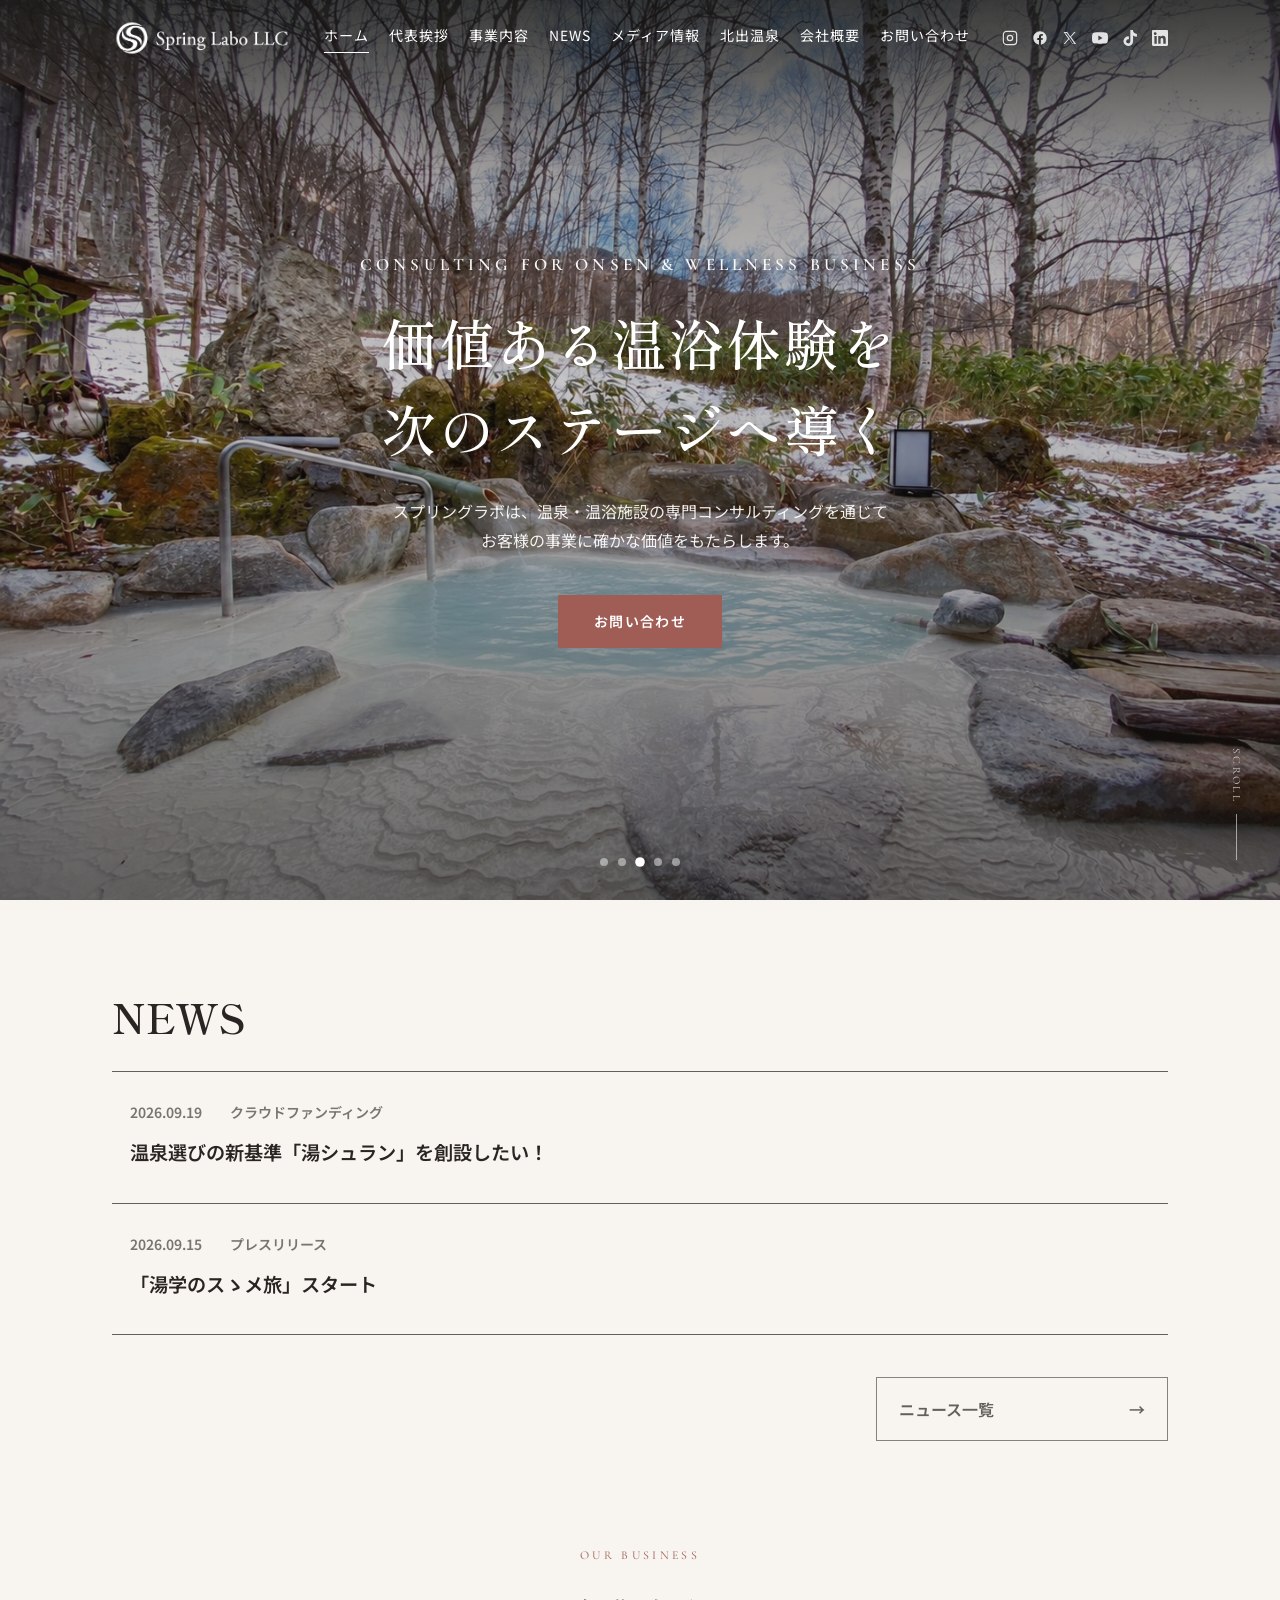
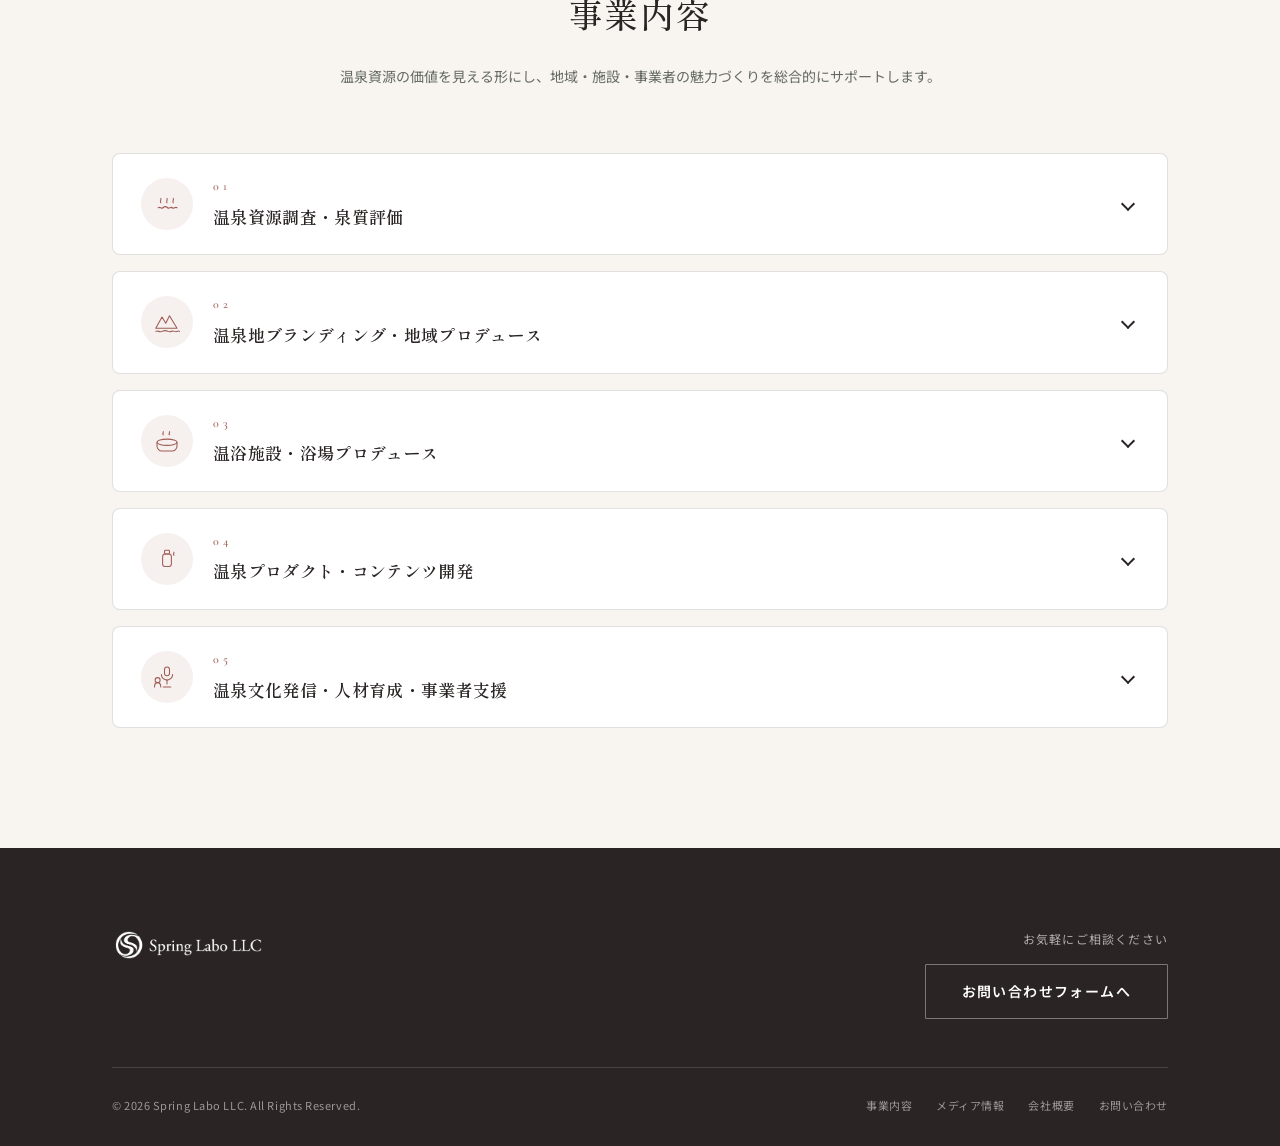
==== index.html @ 5373ccb3 "Improve hero eyebrow legibility" ====
<!DOCTYPE html>
<html lang="ja">
<head>
<meta charset="UTF-8">
<meta name="viewport" content="width=device-width, initial-scale=1.0">
<title>Spring Labo LLC | スプリングラボ</title>
<link rel="icon" type="image/x-icon" href="images/favicon.ico">
<link rel="icon" type="image/png" sizes="32x32" href="images/favicon-32.png">
<link rel="apple-touch-icon" sizes="180x180" href="images/apple-touch-icon.png">
<link rel="preconnect" href="https://fonts.googleapis.com">
<link rel="preconnect" href="https://fonts.gstatic.com" crossorigin>
<link rel="preload" as="image" href="images/slide1.jpg?v=20260909-2">
<link href="https://fonts.googleapis.com/css2?family=Cormorant+Garamond:wght@500;600&family=Shippori+Mincho:wght@500;600;700&family=Noto+Sans+JP:wght@300;400;500;600&display=swap" rel="stylesheet">
<link rel="stylesheet" href="styles.css?v=20260920-3">
</head>
<body>

<!-- ---------- Header ---------- -->
<header class="header" id="header">
  <div class="wrap">
    <a href="index.html" class="logo"><img src="images/logo.png" alt="Spring Labo LLC / スプリングラボ合同会社"></a>
    <nav class="nav" id="nav">
      <a href="index.html" class="is-current">ホーム</a>
      <a href="greeting.html">代表挨拶</a>
      <a href="business.html">事業内容</a>
      <a href="news.html">NEWS</a>
      <a href="media.html">メディア情報</a>
      <a href="https://kitade-onsen.com/" target="_blank" rel="noopener">北出温泉</a>
      <a href="company.html">会社概要</a>
      <a href="contact.html">お問い合わせ</a>
    </nav>
    <div class="header-right">
      <div class="social-icons">
        <a href="https://www.instagram.com/onsen.expert_kitadekyoko?utm_source=qr" aria-label="Instagram" target="_blank" rel="noopener">
          <svg viewBox="0 0 24 24" fill="none" stroke="currentColor" stroke-width="1.8"><rect x="2" y="2" width="20" height="20" rx="5"/><circle cx="12" cy="12" r="4"/><circle cx="17.5" cy="6.5" r="0.6" fill="currentColor" stroke="none"/></svg>
        </a>
        <a href="https://www.facebook.com/kitadekyoko.onsenka?mibextid=wwXIfr" aria-label="Facebook" target="_blank" rel="noopener">
          <svg viewBox="0 0 24 24" fill="currentColor"><path d="M22 12.06C22 6.5 17.52 2 12 2S2 6.5 2 12.06C2 17.06 5.66 21.2 10.44 22v-7.03H7.9v-2.91h2.54V9.84c0-2.5 1.49-3.89 3.77-3.89 1.09 0 2.24.2 2.24.2v2.46h-1.26c-1.24 0-1.63.77-1.63 1.56v1.88h2.78l-.44 2.91h-2.34V22C18.34 21.2 22 17.06 22 12.06z"/></svg>
        </a>
        <a href="https://x.com/kitadekyoko?s=11&amp;t=dPP06xuibRADVzbmmDGtfA" aria-label="X (Twitter)" target="_blank" rel="noopener">
          <svg viewBox="0 0 24 24" fill="currentColor"><path d="M13.6 10.6 20.3 3h-2l-5.8 6.6L7.9 3H2.4l7 10.2L2.4 21h2l6.2-7 5 7h5.5l-7.5-10.4Zm-2.2 2.5-.7-1L4.9 4.5h2.3l4.6 6.6.7 1 6 8.6h-2.3l-4.9-7.1Z"/></svg>
        </a>
        <a href="https://youtube.com/channel/UCn5zlkzlKiLHQn4NEvBMjdQ?si=N2A_sgeWhV4R-R6R" aria-label="YouTube" target="_blank" rel="noopener">
          <svg viewBox="0 0 24 24" fill="currentColor"><path d="M23.5 6.2a3 3 0 0 0-2.1-2.1C19.5 3.5 12 3.5 12 3.5s-7.5 0-9.4.6A3 3 0 0 0 .5 6.2C0 8.1 0 12 0 12s0 3.9.5 5.8a3 3 0 0 0 2.1 2.1c1.9.6 9.4.6 9.4.6s7.5 0 9.4-.6a3 3 0 0 0 2.1-2.1c.5-1.9.5-5.8.5-5.8s0-3.9-.5-5.8ZM9.5 15.6V8.4l6.3 3.6-6.3 3.6Z"/></svg>
        </a>
        <a href="https://www.tiktok.com/@onsen.expert_kitadekyoko?_r=1&amp;_t=ZS-99qsSXg4rFn" aria-label="TikTok" target="_blank" rel="noopener">
          <svg viewBox="0 0 24 24" fill="currentColor"><path d="M12.5 0h3.9a5.9 5.9 0 0 0 6 6v4a10 10 0 0 1-5.8-1.9v8.7a7.2 7.2 0 1 1-6.3-7.2V14a3.1 3.1 0 1 0 2.2 3V0Z"/></svg>
        </a>
        <a href="https://www.linkedin.com/in/kitade-kyoko-866ab0321?utm_source=share_via&amp;utm_content=profile&amp;utm_medium=member_ios" aria-label="LinkedIn" target="_blank" rel="noopener">
          <svg viewBox="0 0 24 24" fill="currentColor"><path d="M20.4 20.5h-3.5v-5.6c0-1.3 0-3-1.9-3s-2.1 1.4-2.1 2.9v5.7H9.4V9h3.4v1.6h.1c.5-.9 1.6-1.9 3.4-1.9 3.6 0 4.3 2.4 4.3 5.5v6.3ZM5.3 7.4a2.1 2.1 0 1 1 0-4.1 2.1 2.1 0 0 1 0 4.1Zm1.8 13.1H3.6V9h3.5v11.5ZM22.2 0H1.8C.8 0 0 .8 0 1.7v20.6C0 23.2.8 24 1.8 24h20.4c1 0 1.8-.8 1.8-1.7V1.7C24 .8 23.2 0 22.2 0Z"/></svg>
        </a>
      </div>
      <div class="menu-btn" id="menuBtn" aria-label="メニュー">
        <i></i><i></i><i></i>
      </div>
    </div>
  </div>
</header>

<!-- ---------- Hero Slider ---------- -->
<section class="hero" id="slider">
  <div class="slide is-active"><img src="images/slide1.jpg?v=20260909-2" alt="スライド画像1" loading="eager"></div>
  <div class="slide"><img src="images/slide2.jpg?v=20260909-2" alt="スライド画像2" loading="lazy"></div>
  <div class="slide"><img src="images/slide3.jpg?v=20260909-2" alt="スライド画像3" loading="lazy"></div>
  <div class="slide"><img src="images/slide4.jpg?v=20260909-2" alt="スライド画像4" loading="lazy"></div>
  <div class="slide"><img src="images/slide5.jpg?v=20260909-2" alt="スライド画像5" loading="lazy"></div>

  <div class="hero-content">
    <p class="hero-eyebrow">Consulting for Onsen &amp; Wellness Business</p>
    <h1 class="hero-title">
      <span class="hero-title-line">価値ある温浴体験を</span>
      <span class="hero-title-line">次のステージへ導く</span>
    </h1>
    <p class="hero-sub">
      スプリングラボは、温泉・温浴施設の<br class="br-mobile">専門コンサルティングを通じて<br>
      お客様の事業に確かな価値をもたらします。
    </p>
    <div class="hero-buttons">
      <a href="contact.html" class="btn btn-primary">お問い合わせ</a>
    </div>
  </div>

  <div class="dots" id="dots"></div>
  <div class="scroll-cue">SCROLL</div>
</section>

<!-- ---------- News ---------- -->
<section class="home-news" id="news" aria-labelledby="homeNewsTitle">
  <div class="wrap">
    <div class="home-news-heading reveal">
      <h2 id="homeNewsTitle">NEWS</h2>
    </div>

    <div class="news-list home-news-list">
      <a href="news-yuchelin.html" class="news-list-item reveal">
        <span class="news-list-meta">
          <time datetime="2026-09-19">2026.09.19</time>
          <span>クラウドファンディング</span>
        </span>
        <span class="news-list-title">温泉選びの新基準「湯シュラン」を創設したい！</span>
      </a>

      <a href="news-yugaku.html" class="news-list-item reveal">
        <span class="news-list-meta">
          <time datetime="2026-09-15">2026.09.15</time>
          <span>プレスリリース</span>
        </span>
        <span class="news-list-title">「湯学のスゝメ旅」スタート</span>
      </a>
    </div>

    <div class="home-news-footer reveal">
      <a href="news.html" class="home-news-all">ニュース一覧</a>
    </div>
  </div>
</section>

<!-- ---------- Services ---------- -->
<section class="services" id="services">
  <div class="wrap">
    <div class="section-head reveal">
      <p class="section-eyebrow">Our Business</p>
      <h2 class="section-title">事業内容</h2>
      <p class="section-desc">温泉資源の価値を見える形にし、地域・施設・事業者の魅力づくりを総合的にサポートします。</p>
    </div>

    <div class="accordion" id="servicesAccordion">

      <div class="accordion-item reveal">
        <h3 class="accordion-heading">
          <button type="button" class="accordion-trigger" aria-expanded="false" aria-controls="service-panel-1" id="service-trigger-1">
            <span class="accordion-icon" aria-hidden="true"><svg viewBox="0 0 48 48" fill="none" stroke="currentColor" stroke-width="1.7" stroke-linecap="round" stroke-linejoin="round"><path d="M10 30c2.5-2.5 5 2.5 7.5 0s5-2.5 7.5 0 5-2.5 7.5 0 5-2.5 7.5 0"/><path d="M14 22c-2-2.5 1.5-4 0-7"/><path d="M24 22c-2-2.5 1.5-4 0-7"/><path d="M34 22c-2-2.5 1.5-4 0-7"/></svg></span>
            <span class="accordion-text">
              <span class="accordion-index">01</span>
              <span class="accordion-title">温泉資源調査・泉質評価</span>
            </span>
            <span class="accordion-chevron" aria-hidden="true"></span>
          </button>
        </h3>
        <div class="accordion-panel" id="service-panel-1" role="region" aria-labelledby="service-trigger-1">
          <div class="accordion-panel-inner">
            <p class="accordion-lead">温泉の個性と価値を、わかりやすく見える形に。</p>
            <p class="accordion-desc">泉質や温泉資源を専門的に調査・分析し、その特徴や魅力を言語化・可視化します。温泉地や施設が持つ本来の強みを整理し、地域づくりや情報発信に活かせる形へとつなげます。</p>
            <ul>
              <li>泉質の調査・分析・評価</li>
              <li>泉質特性の言語化・可視化</li>
              <li>温泉資源に関する調査・コンサルティング</li>
              <li>泉質評価ツール・販促ツールの企画・制作</li>
            </ul>
            <div class="accordion-case-link-wrap">
              <a href="cases.html#water-quality" class="accordion-case-link">事例紹介</a>
            </div>
          </div>
        </div>
      </div>

      <div class="accordion-item reveal">
        <h3 class="accordion-heading">
          <button type="button" class="accordion-trigger" aria-expanded="false" aria-controls="service-panel-2" id="service-trigger-2">
            <span class="accordion-icon" aria-hidden="true"><svg viewBox="0 0 48 48" fill="none" stroke="currentColor" stroke-width="1.7" stroke-linecap="round" stroke-linejoin="round"><path d="M6 34 16 16 22 26 28 14 40 34Z"/><path d="M6 39c4-2 6 2 10 0s6-2 10 0 6-2 10 0 6-2 8 0"/></svg></span>
            <span class="accordion-text">
              <span class="accordion-index">02</span>
              <span class="accordion-title">温泉地ブランディング・地域プロデュース</span>
            </span>
            <span class="accordion-chevron" aria-hidden="true"></span>
          </button>
        </h3>
        <div class="accordion-panel" id="service-panel-2" role="region" aria-labelledby="service-trigger-2">
          <div class="accordion-panel-inner">
            <p class="accordion-lead">その土地にしかない温泉の魅力を、地域の価値へ。</p>
            <p class="accordion-desc">温泉資源や歴史・文化など、その地域ならではの魅力を活かし、温泉地のブランディングや地域プロデュースを行います。地域資源を組み合わせ、新たな体験や周遊の仕組みづくりをサポートします。</p>
            <ul>
              <li>温泉地のブランディング</li>
              <li>温泉地活性化のアドバイス・プロデュース</li>
              <li>地域資源を活用したコンテンツ造成</li>
              <li>周遊プログラム・温泉ツアーの企画・監修</li>
            </ul>
            <div class="accordion-case-link-wrap">
              <a href="cases.html#revitalization" class="accordion-case-link">事例紹介</a>
            </div>
          </div>
        </div>
      </div>

      <div class="accordion-item reveal">
        <h3 class="accordion-heading">
          <button type="button" class="accordion-trigger" aria-expanded="false" aria-controls="service-panel-3" id="service-trigger-3">
            <span class="accordion-icon" aria-hidden="true"><svg viewBox="0 0 48 48" fill="none" stroke="currentColor" stroke-width="1.7" stroke-linecap="round" stroke-linejoin="round"><path d="M8 26v6a8 8 0 0 0 8 8h16a8 8 0 0 0 8-8v-6"/><ellipse cx="24" cy="26" rx="16" ry="5"/><path d="M18 14c-2-2 1-3 0-5"/><path d="M28 14c-2-2 1-3 0-5"/></svg></span>
            <span class="accordion-text">
              <span class="accordion-index">03</span>
              <span class="accordion-title">温浴施設・浴場プロデュース</span>
            </span>
            <span class="accordion-chevron" aria-hidden="true"></span>
          </button>
        </h3>
        <div class="accordion-panel" id="service-panel-3" role="region" aria-labelledby="service-trigger-3">
          <div class="accordion-panel-inner">
            <p class="accordion-lead">泉質を活かし、心地よい温浴体験をデザインする。</p>
            <p class="accordion-desc">温泉・サウナ・お風呂などの温浴施設について、コンセプトづくりから浴場設計、入浴プログラムまで幅広くサポートします。泉質や施設の特徴を活かした、魅力ある温浴体験を提案します。</p>
            <ul>
              <li>温浴施設のコンセプト策定</li>
              <li>浴場の設計プランニング</li>
              <li>泉質を活かした入浴プログラム造成</li>
              <li>温浴施設に関するコンサルティング</li>
            </ul>
            <div class="accordion-case-link-wrap">
              <a href="cases.html#bathhouse" class="accordion-case-link">事例紹介</a>
            </div>
          </div>
        </div>
      </div>

      <div class="accordion-item reveal">
        <h3 class="accordion-heading">
          <button type="button" class="accordion-trigger" aria-expanded="false" aria-controls="service-panel-4" id="service-trigger-4">
            <span class="accordion-icon" aria-hidden="true"><svg viewBox="0 0 48 48" fill="none" stroke="currentColor" stroke-width="1.7" stroke-linecap="round" stroke-linejoin="round"><rect x="17" y="16" width="14" height="20" rx="4"/><rect x="20" y="10" width="8" height="6" rx="1.5"/><path d="M35 18c-2-2 1-3 0-5"/></svg></span>
            <span class="accordion-text">
              <span class="accordion-index">04</span>
              <span class="accordion-title">温泉プロダクト・コンテンツ開発</span>
            </span>
            <span class="accordion-chevron" aria-hidden="true"></span>
          </button>
        </h3>
        <div class="accordion-panel" id="service-panel-4" role="region" aria-labelledby="service-trigger-4">
          <div class="accordion-panel-inner">
            <p class="accordion-lead">温泉の魅力を、新しい商品や体験へ。</p>
            <p class="accordion-desc">温泉水や温泉成分、泉質の特徴を活かした商品やコンテンツの企画・監修を行います。温泉ならではの個性を大切にしながら、化粧品や入浴剤、販促ツールなどへ展開します。</p>
            <ul>
              <li>温泉水を活用した商品開発</li>
              <li>化粧品・入浴剤等の開発監修</li>
              <li>温泉関連商品の企画・監修</li>
              <li>温泉コンテンツ・販促物の企画・制作</li>
            </ul>
            <div class="accordion-case-link-wrap">
              <a href="cases.html#product" class="accordion-case-link">事例紹介</a>
            </div>
          </div>
        </div>
      </div>

      <div class="accordion-item reveal">
        <h3 class="accordion-heading">
          <button type="button" class="accordion-trigger" aria-expanded="false" aria-controls="service-panel-5" id="service-trigger-5">
            <span class="accordion-icon" aria-hidden="true"><svg viewBox="0 0 48 48" fill="none" stroke="currentColor" stroke-width="1.7" stroke-linecap="round" stroke-linejoin="round"><rect x="20" y="8" width="8" height="14" rx="4"/><path d="M15 20a9 9 0 0 0 18 0"/><path d="M24 29v6"/><path d="M18 40h12"/><circle cx="9" cy="29" r="4"/><path d="M4 40c0-4 2.2-7 5-7s5 3 5 7"/></svg></span>
            <span class="accordion-text">
              <span class="accordion-index">05</span>
              <span class="accordion-title">温泉文化発信・人材育成・事業者支援</span>
            </span>
            <span class="accordion-chevron" aria-hidden="true"></span>
          </button>
        </h3>
        <div class="accordion-panel" id="service-panel-5" role="region" aria-labelledby="service-trigger-5">
          <div class="accordion-panel-inner">
            <p class="accordion-lead">温泉の価値を伝え、地域と事業者の未来を支える。</p>
            <p class="accordion-desc">講演や研修、執筆、情報発信を通じて温泉の魅力や文化、資源価値を広く伝えるとともに、温泉宿・ホテルなどの事業者を支援します。</p>
            <ul>
              <li>温泉に関する講演・研修・人材育成</li>
              <li>温泉に関する執筆・情報発信・PR</li>
              <li>宿泊事業者への外国人人材の紹介</li>
              <li>温泉宿・ホテルの事業承継・売買に関する情報提供</li>
            </ul>
            <div class="accordion-case-link-wrap">
              <a href="cases.html#seminar" class="accordion-case-link">事例紹介</a>
            </div>
          </div>
        </div>
      </div>

    </div>

  </div>
</section>

<!-- ---------- Footer ---------- -->
<footer class="footer" id="contact">
  <div class="wrap">
    <div class="footer-top">
      <div class="footer-logo">
        <img src="images/logo.png" alt="Spring Labo LLC / スプリングラボ合同会社">
      </div>
      <div class="footer-contact">
        <p>お気軽にご相談ください</p>
        <a href="contact.html" class="btn btn-outline">お問い合わせフォームへ</a>
      </div>
    </div>
    <div class="footer-bottom">
      <p>&copy; 2026 Spring Labo LLC. All Rights Reserved.</p>
      <nav>
        <a href="business.html">事業内容</a>
        <a href="media.html">メディア情報</a>
        <a href="company.html">会社概要</a>
        <a href="contact.html">お問い合わせ</a>
      </nav>
    </div>
  </div>
</footer>

<script src="slider.js"></script>
<script src="main.js?v=20260919-3"></script>

</body>
</html>
---- styles.css ----
:root {
  --ink: #2a2524;
  --ivory: #f8f4ef;
  --accent: #9f5d55;
  --accent-dark: #7d4640;
  --champagne: #b79a67;
  --smoke: #eee7df;
  --line: rgba(42, 37, 36, 0.14);
  --font-heading: "Shippori Mincho", serif;
  --font-body: "Noto Sans JP", -apple-system, BlinkMacSystemFont, "Hiragino Kaku Gothic ProN", sans-serif;
  --font-label: "Cormorant Garamond", "Noto Sans JP", serif;
  --fs-display: clamp(2.375rem, 4.35vw, 3.45rem);
  --fs-page-title: clamp(2rem, 3vw, 2.5rem);
  --fs-section-title: clamp(1.75rem, 2.7vw, 2.125rem);
  --fs-subtitle: clamp(1.125rem, 1.4vw, 1.375rem);
  --fs-card-title: 1.0625rem;
  --fs-body: 1rem;
  --fs-small: 0.875rem;
  --fs-label: 0.75rem;
  --fs-caption: 0.6875rem;
}

* { margin: 0; padding: 0; box-sizing: border-box; }

html { scroll-behavior: smooth; }

body {
  font-family: var(--font-body);
  font-size: var(--fs-body);
  background: var(--ivory);
  color: var(--ink);
  line-height: 1.8;
  -webkit-font-smoothing: antialiased;
}

h1, h2, h3 {
  font-family: var(--font-heading);
  letter-spacing: 0.045em;
}

a { color: inherit; text-decoration: none; }

.wrap {
  max-width: 1120px;
  margin: 0 auto;
  padding: 0 32px;
}

/* ---------- Header ---------- */
.header {
  position: fixed;
  top: 0;
  left: 0;
  right: 0;
  z-index: 100;
  padding: 18px 0;
  transition: background 0.4s ease, padding 0.4s ease, box-shadow 0.4s ease;
}

/* Constant scrim so the logo/nav stay legible over any hero slide, not just dark ones */
.header::before {
  content: "";
  position: absolute;
  top: 0;
  left: 0;
  right: 0;
  height: 170px;
  background: linear-gradient(180deg, rgba(15, 18, 15, 0.6) 0%, rgba(15, 18, 15, 0) 100%);
  z-index: -1;
  pointer-events: none;
  transition: opacity 0.4s ease;
}

.header.is-scrolled::before {
  opacity: 0;
}

.header.is-scrolled {
  background: rgba(248, 244, 239, 0.94);
  backdrop-filter: saturate(150%) blur(8px);
  padding: 10px 0;
  box-shadow: 0 1px 0 var(--line);
}

.header .wrap {
  display: flex;
  align-items: center;
  justify-content: space-between;
  gap: 24px;
}

.logo {
  display: flex;
  align-items: center;
  flex-shrink: 0;
}

.logo img {
  height: 40px;
  width: auto;
  display: block;
  filter: brightness(0) invert(1);
  transition: filter 0.4s ease;
}

.header.is-scrolled .logo img {
  filter: none;
}

.nav {
  display: flex;
  align-items: center;
  gap: 20px;
  flex-wrap: nowrap;
}

.nav a {
  font-size: var(--fs-small);
  letter-spacing: 0.07em;
  color: #fff;
  position: relative;
  padding-bottom: 4px;
  white-space: nowrap;
  transition: color 0.4s ease;
}

.header.is-scrolled .nav a { color: var(--ink); }

.nav a::after {
  content: "";
  position: absolute;
  left: 0;
  bottom: 0;
  width: 0;
  height: 1px;
  background: currentColor;
  transition: width 0.3s ease;
}

.nav a:hover::after { width: 100%; }

.nav a.is-current::after { width: 100%; }

/* ---------- Header right cluster (social + menu) ---------- */
.header-right {
  display: flex;
  align-items: center;
  gap: 18px;
  flex-shrink: 0;
}

.social-icons {
  display: flex;
  align-items: center;
  gap: 14px;
}

.social-icons a {
  display: flex;
  align-items: center;
  justify-content: center;
  color: #fff;
  opacity: 0.85;
  transition: opacity 0.3s ease, color 0.4s ease;
}

.header.is-scrolled .social-icons a { color: var(--ink); }

.social-icons a:hover { opacity: 1; }

.social-icons svg {
  width: 16px;
  height: 16px;
  display: block;
}

.menu-btn {
  display: none;
  flex-direction: column;
  gap: 5px;
  width: 26px;
  cursor: pointer;
  z-index: 101;
}

.menu-btn i {
  display: block;
  height: 1px;
  background: #fff;
  transition: background 0.4s ease, transform 0.3s ease, opacity 0.3s ease;
}

.header.is-scrolled .menu-btn i,
.menu-open .menu-btn i { background: var(--ink); }

/* ---------- Buttons ---------- */
.btn {
  display: inline-block;
  padding: 14px 36px;
  font-size: var(--fs-small);
  font-weight: 600;
  letter-spacing: 0.1em;
  border-radius: 1px;
  transition: all 0.35s ease;
}

.btn-primary {
  background: var(--accent);
  color: #fff;
}

.btn-primary:hover {
  background: var(--accent-dark);
  transform: translateY(-1px);
}

.btn-outline {
  border: 1px solid rgba(255,255,255,0.7);
  color: #fff;
}

.btn-outline:hover {
  background: rgba(255,255,255,0.12);
}

/* ---------- Hero / Slider (home page) ---------- */
.hero {
  position: relative;
  width: 100%;
  height: 100vh;
  min-height: 560px;
  max-height: 900px;
  overflow: hidden;
  background:
    linear-gradient(180deg, rgba(30, 25, 23, 0.34), rgba(30, 25, 23, 0.42)),
    url("images/slide1.jpg?v=20260909-2") center center / cover no-repeat,
    var(--ivory);
}

.slide {
  position: absolute;
  inset: 0;
  opacity: 0;
  transition: opacity 1.4s ease-in-out;
}

.slide.is-active { opacity: 1; }

.slide img {
  width: 100%;
  height: 100%;
  object-fit: cover;
  display: block;
}

.slide:nth-child(5) img {
  transform: translateX(5%) scale(1.12);
  transform-origin: center center;
}

.hero::before {
  content: "";
  position: absolute;
  inset: 0;
  background: linear-gradient(180deg, rgba(30, 25, 23, 0.58) 0%, rgba(30, 25, 23, 0.24) 42%, rgba(30, 25, 23, 0.66) 100%);
  z-index: 1;
}

.hero-content {
  position: absolute;
  inset: 0;
  z-index: 2;
  display: flex;
  flex-direction: column;
  align-items: center;
  justify-content: center;
  text-align: center;
  padding: 0 24px;
  color: #fff;
}

.hero-eyebrow {
  font-family: var(--font-label);
  font-size: clamp(1rem, 1.35vw, 1.125rem);
  font-weight: 600;
  line-height: 1.5;
  letter-spacing: 0.24em;
  text-transform: uppercase;
  opacity: 0.96;
  text-shadow: 0 1px 12px rgba(0, 0, 0, 0.32);
  margin-bottom: 22px;
}

.hero-title {
  font-size: var(--fs-display);
  font-weight: 500;
  line-height: 1.55;
  margin-bottom: 26px;
  text-shadow: 0 2px 22px rgba(0,0,0,0.22);
}

.hero-title-line {
  display: block;
  white-space: nowrap;
}

.hero-sub {
  font-size: var(--fs-body);
  font-weight: 400;
  max-width: 560px;
  opacity: 0.92;
  margin-bottom: 40px;
}

.hero-buttons {
  display: flex;
  gap: 16px;
  flex-wrap: wrap;
  justify-content: center;
}

.dots {
  position: absolute;
  left: 50%;
  bottom: 34px;
  transform: translateX(-50%);
  display: flex;
  gap: 10px;
  z-index: 3;
}

.dot {
  width: 8px;
  height: 8px;
  border-radius: 50%;
  background: rgba(255, 255, 255, 0.45);
  cursor: pointer;
  transition: background 0.3s ease, transform 0.3s ease;
}

.dot.is-active {
  background: #fff;
  transform: scale(1.2);
}

.scroll-cue {
  position: absolute;
  right: 34px;
  bottom: 40px;
  z-index: 3;
  writing-mode: vertical-rl;
  font-family: var(--font-label);
  font-size: var(--fs-caption);
  letter-spacing: 0.26em;
  color: rgba(255,255,255,0.75);
  display: flex;
  align-items: center;
  gap: 10px;
}

.scroll-cue::after {
  content: "";
  display: block;
  width: 1px;
  height: 46px;
  background: rgba(255,255,255,0.55);
}

/* ---------- Page hero (sub pages) ---------- */
.page-hero {
  padding: 74px 0 34px;
  text-align: center;
  background: var(--ivory);
  border-bottom: 1px solid var(--line);
}

.page-hero .section-eyebrow { margin-bottom: 18px; }

.page-hero h1 {
  font-size: var(--fs-page-title);
  font-weight: 600;
}

/* ---------- Section shared ---------- */
section { position: relative; }

.section-head {
  text-align: center;
  max-width: 640px;
  margin: 0 auto 72px;
}

.section-eyebrow {
  font-family: var(--font-label);
  font-size: var(--fs-label);
  letter-spacing: 0.28em;
  text-transform: uppercase;
  color: var(--accent);
  margin-bottom: 16px;
}

.section-title {
  font-size: var(--fs-section-title);
  font-weight: 500;
  margin-bottom: 20px;
}

.section-desc {
  font-size: var(--fs-small);
  font-weight: 400;
  color: rgba(43,52,44,0.72);
}

.reveal {
  opacity: 0;
  transform: translateY(24px);
  transition: opacity 0.8s ease, transform 0.8s ease;
}

.reveal.is-visible {
  opacity: 1;
  transform: translateY(0);
}

/* ---------- Profile hero ---------- */
.profile-hero {
  padding: 200px 0 90px;
  background: linear-gradient(135deg, var(--ivory) 0%, var(--smoke) 100%);
  border-bottom: 1px solid var(--line);
}

.profile-hero-grid {
  display: grid;
  grid-template-columns: 340px 1fr;
  gap: 64px;
  align-items: center;
}

.profile-hero-photo img {
  width: 100%;
  aspect-ratio: 3 / 4;
  object-fit: cover;
  border-radius: 8px;
  box-shadow: 0 22px 46px rgba(42,37,36,0.13);
}

.profile-hero-name {
  font-size: var(--fs-page-title);
  font-weight: 600;
  display: inline-flex;
  align-items: baseline;
  justify-content: center;
  gap: 0.7em;
  white-space: nowrap;
  margin-bottom: 10px;
}

.profile-title-word {
  display: inline-block;
}

.profile-hero-role {
  font-size: var(--fs-small);
  letter-spacing: 0.08em;
  color: var(--accent);
  margin-bottom: 30px;
}

.profile-hero-quote {
  font-family: var(--font-heading);
  font-size: var(--fs-subtitle);
  font-weight: 600;
  line-height: 1.9;
  color: var(--ink);
  padding-left: 20px;
  border-left: 2px solid var(--accent);
}

/* ---------- Profile detail ---------- */
.profile-detail { padding: 48px 0 100px; }

.profile-detail-grid {
  display: grid;
  grid-template-columns: repeat(2, 1fr);
  gap: 48px 64px;
  max-width: 960px;
  margin: 0 auto;
}

.profile-detail-block:first-child { grid-column: 1 / -1; }

.profile-detail-label {
  font-family: var(--font-heading);
  font-size: var(--fs-body);
  font-weight: 600;
  color: var(--ink);
  margin-bottom: 14px;
  padding-bottom: 10px;
  border-bottom: 1px solid var(--line);
}

.profile-detail-text {
  font-size: var(--fs-body);
  font-weight: 400;
  line-height: 1.9;
  color: var(--ink);
}

.profile-detail-text + .profile-detail-text {
  margin-top: 18px;
}

.profile-detail-placeholder {
  color: rgba(43,52,44,0.45);
  font-style: italic;
}

.profile-detail-list {
  list-style: none;
  display: grid;
  gap: 12px;
  font-size: var(--fs-body);
  line-height: 1.9;
  color: var(--ink);
}

.profile-detail-list li {
  position: relative;
  padding-left: 18px;
}

.profile-detail-list li::before {
  content: "";
  position: absolute;
  left: 0;
  top: 0.82em;
  width: 5px;
  height: 5px;
  border-radius: 50%;
  background: var(--accent);
}

.profile-detail-tags {
  list-style: none;
  display: flex;
  flex-wrap: wrap;
  gap: 10px;
}

.profile-detail-tags li {
  font-size: var(--fs-label);
  padding: 8px 16px;
  border-radius: 2px;
  background: rgba(159,93,85,0.08);
  border: 1px solid var(--line);
  color: var(--ink);
}

/* ---------- Achievements / timeline ---------- */
.achievements { padding: 100px 0; }

.timeline {
  max-width: 720px;
  margin: 0 auto;
}

.timeline-item {
  position: relative;
  padding-left: 40px;
  padding-bottom: 40px;
  border-left: 2px solid var(--line);
}

.timeline-item:last-child {
  padding-bottom: 0;
  border-color: transparent;
}

.timeline-dot {
  position: absolute;
  left: -7px;
  top: 4px;
  width: 12px;
  height: 12px;
  border-radius: 50%;
  background: var(--accent);
  box-shadow: 0 0 0 4px var(--ivory);
}

.timeline-title {
  font-family: var(--font-heading);
  font-size: var(--fs-body);
  font-weight: 600;
  margin-bottom: 8px;
}

.timeline-text {
  font-size: var(--fs-small);
  font-weight: 400;
  color: rgba(43,52,44,0.72);
  line-height: 1.8;
}

/* ---------- Media appearances ---------- */
.media-section { padding: 100px 0 60px; background: #fff; }

.media-filters {
  display: flex;
  flex-wrap: wrap;
  justify-content: center;
  gap: 10px;
  margin-bottom: 48px;
}

.media-filter-btn {
  font: inherit;
  font-size: var(--fs-small);
  letter-spacing: 0.05em;
  padding: 9px 20px;
  border-radius: 2px;
  border: 1px solid var(--line);
  background: var(--ivory);
  color: rgba(43,52,44,0.7);
  cursor: pointer;
  transition: background 0.3s ease, border-color 0.3s ease, color 0.3s ease;
}

.media-filter-btn:hover { border-color: var(--accent); color: var(--ink); }

.media-filter-btn.is-active {
  background: var(--ink);
  border-color: var(--ink);
  color: var(--ivory);
}

.media-filter-btn:focus-visible {
  outline: 2px solid var(--accent);
  outline-offset: 2px;
}

.media-grid {
  display: grid;
  grid-template-columns: repeat(3, 1fr);
  gap: 28px;
  margin-bottom: 20px;
}

.media-card {
  display: flex;
  flex-direction: column;
  text-align: left;
  background: var(--ivory);
  border: 1px solid var(--line);
  border-radius: 8px;
  overflow: hidden;
  cursor: pointer;
  font: inherit;
  color: inherit;
  padding: 0;
  transition: transform 0.35s ease, box-shadow 0.35s ease, border-color 0.35s ease;
}

.media-card:hover,
.media-card:focus-visible {
  transform: translateY(-3px);
  box-shadow: 0 16px 34px rgba(42,37,36,0.1);
  border-color: rgba(159,93,85,0.28);
}

.media-card:focus-visible {
  outline: 2px solid var(--accent);
  outline-offset: 3px;
}

.media-card-thumb {
  display: block;
  width: 100%;
  aspect-ratio: 16 / 10;
  background: rgba(43,52,44,0.04);
  overflow: hidden;
}

.media-card-thumb img { width: 100%; height: 100%; object-fit: cover; display: block; }

.media-card-thumb--placeholder {
  display: flex;
  align-items: center;
  justify-content: center;
  background: linear-gradient(135deg, rgba(159,93,85,0.11), rgba(183,154,103,0.14));
}

.media-card-thumb--placeholder::before {
  content: "SL";
  font-family: var(--font-label);
  font-size: var(--fs-section-title);
  letter-spacing: 0.08em;
  opacity: 0.42;
}

.media-card-body {
  display: flex;
  flex-direction: column;
  gap: 10px;
  padding: 22px 22px 26px;
}

.media-card-meta {
  display: flex;
  align-items: center;
  gap: 10px;
  font-family: var(--font-label);
  font-size: var(--fs-label);
  letter-spacing: 0.04em;
  color: rgba(43,52,44,0.55);
}

.media-card-category {
  padding: 3px 10px;
  border-radius: 2px;
  background: rgba(159,93,85,0.09);
  color: var(--accent);
  font-weight: 500;
}

.media-card-title {
  font-family: var(--font-heading);
  font-size: var(--fs-card-title);
  font-weight: 600;
  line-height: 1.5;
}

.media-card-summary {
  font-size: var(--fs-small);
  font-weight: 400;
  color: rgba(43,52,44,0.7);
  line-height: 1.75;
  display: -webkit-box;
  -webkit-line-clamp: 3;
  -webkit-box-orient: vertical;
  overflow: hidden;
}

.media-card-more {
  margin-top: auto;
  padding-top: 6px;
  font-size: var(--fs-label);
  letter-spacing: 0.05em;
  color: var(--accent);
  font-weight: 500;
}

.media-card-more::after { content: " →"; }

.media-empty {
  text-align: center;
  font-size: var(--fs-small);
  font-weight: 400;
  color: rgba(43,52,44,0.55);
  padding: 40px 0;
}

.media-loadmore { text-align: center; margin-top: 28px; }

/* ---------- Media modal ---------- */
.media-modal {
  position: fixed;
  inset: 0;
  z-index: 200;
  display: flex;
  align-items: center;
  justify-content: center;
  padding: 24px;
}

.media-modal[hidden] { display: none; }

.media-modal-backdrop {
  position: absolute;
  inset: 0;
  background: rgba(43,52,44,0.6);
  backdrop-filter: blur(2px);
}

.media-modal-dialog {
  position: relative;
  background: #fff;
  border-radius: 8px;
  max-width: 640px;
  width: 100%;
  max-height: 88vh;
  overflow-y: auto;
  box-shadow: 0 32px 70px rgba(42,37,36,0.25);
}

.media-modal-close {
  position: absolute;
  top: 16px;
  right: 16px;
  width: 36px;
  height: 36px;
  border-radius: 50%;
  background: #fff;
  border: 1px solid var(--line);
  font-size: var(--fs-subtitle);
  line-height: 1;
  cursor: pointer;
  z-index: 1;
  color: var(--ink);
}

.media-modal-close:hover { background: var(--ivory); }

.media-modal-close:focus-visible {
  outline: 2px solid var(--accent);
  outline-offset: 2px;
}

.media-modal-image {
  width: 100%;
  aspect-ratio: 16 / 9;
  background: rgba(43,52,44,0.04);
  overflow: hidden;
}

.media-modal-image img { width: 100%; height: 100%; object-fit: cover; display: block; }

.media-modal-image--placeholder {
  display: flex;
  align-items: center;
  justify-content: center;
  background: linear-gradient(135deg, rgba(159,93,85,0.13), rgba(183,154,103,0.14));
}

.media-modal-image--placeholder::before {
  content: "SL";
  font-family: var(--font-label);
  font-size: var(--fs-section-title);
  letter-spacing: 0.08em;
  opacity: 0.45;
}

.media-modal-body { padding: 32px; }

.media-modal-meta {
  font-family: var(--font-label);
  font-size: var(--fs-label);
  letter-spacing: 0.05em;
  color: rgba(43,52,44,0.55);
  margin-bottom: 14px;
}

.media-modal-title {
  font-family: var(--font-heading);
  font-size: var(--fs-subtitle);
  font-weight: 600;
  margin-bottom: 16px;
}

.media-modal-summary {
  font-size: var(--fs-body);
  font-weight: 400;
  line-height: 1.9;
  color: rgba(43,52,44,0.82);
  margin-bottom: 24px;
}

.media-modal-link {
  display: inline-block;
  font-size: var(--fs-small);
  font-weight: 500;
  color: var(--accent);
  border-bottom: 1px solid var(--accent);
  padding-bottom: 2px;
}

.media-modal-link[hidden] { display: none; }

body.modal-open { overflow: hidden; }

/* ---------- Profile CTA ---------- */
.profile-cta {
  padding: 110px 0;
  text-align: center;
  background: var(--ink);
  color: var(--ivory);
}

.profile-cta .section-eyebrow { color: var(--accent); }

.profile-cta-title {
  font-family: var(--font-heading);
  font-size: var(--fs-section-title);
  font-weight: 600;
  line-height: 1.7;
  margin: 18px 0 36px;
}

.br-pc { display: inline; }
.br-mobile { display: none; }

@media (max-width: 900px) {
  .profile-hero-grid { grid-template-columns: 260px 1fr; gap: 40px; }
  .media-grid { grid-template-columns: repeat(2, 1fr); }
}

@media (max-width: 700px) {
  .profile-hero { padding: 150px 0 70px; }
  .profile-hero-grid { grid-template-columns: 1fr; gap: 32px; text-align: center; }
  .profile-hero-photo img { max-width: 260px; margin: 0 auto; }
  .profile-hero-name {
    font-size: clamp(2rem, 9vw, 2.55rem);
    line-height: 1.45;
    letter-spacing: 0.02em;
    display: block;
    white-space: normal;
  }

  .profile-title-word {
    display: block;
  }
  .profile-hero-quote { border-left: none; border-top: 2px solid var(--accent); padding-left: 0; padding-top: 16px; }

  .profile-detail { padding: 40px 0 70px; }
  .profile-detail-grid { grid-template-columns: 1fr; gap: 36px; }

  .achievements { padding: 70px 0; }

  .media-section { padding: 70px 0 40px; }
  .media-grid { grid-template-columns: 1fr; }

  .profile-cta { padding: 80px 0; }

  .br-pc { display: none; }
}

@media (prefers-reduced-motion: reduce) {
  .media-card {
    transition: none;
  }
}

/* ---------- Greeting block ---------- */
.greeting-block {
  padding: 100px 0 52px;
}

.greeting-wrap {
  max-width: 760px;
}

.greeting-company-name {
  font-family: var(--font-body);
  font-size: var(--fs-subtitle);
  font-weight: 400;
  letter-spacing: 0.02em;
  color: var(--ink);
  margin-bottom: 36px;
}

.greeting-wrap p {
  font-size: var(--fs-body);
  font-weight: 400;
  color: var(--ink);
  margin-bottom: 32px;
}

.greeting-wrap p:last-child { margin-bottom: 0; }

.greeting-wrap .greeting-pledge {
  font-family: var(--font-heading);
  font-size: clamp(1.25rem, 2vw, 1.5rem);
  font-weight: 600;
  line-height: 1.6;
  letter-spacing: 0;
  white-space: nowrap;
  text-align: center;
  color: var(--ink);
  padding: 44px 0;
  border-top: 1px solid var(--line);
  border-bottom: 1px solid var(--line);
}

.greeting-closing {
  margin-top: 18px;
}

.greeting-signature {
  text-align: right;
  font-weight: 400;
  color: var(--ink);
}

@media (max-width: 700px) {
  .greeting-block { padding: 72px 0 40px; }
  .greeting-wrap p { font-size: var(--fs-body); }
  .greeting-wrap .greeting-pledge {
    font-size: clamp(1rem, 4.8vw, 1.125rem);
    line-height: 1.7;
    padding: 38px 0;
  }
}

/* ---------- Services (accordion) ---------- */
.services {
  padding: 120px 0;
}

.services .section-head {
  margin-bottom: 64px;
}

.accordion {
  display: flex;
  flex-direction: column;
  gap: 16px;
}

.accordion-item {
  background: #fff;
  border: 1px solid var(--line);
  border-radius: 8px;
  transition: opacity 0.8s ease, transform 0.35s ease, box-shadow 0.35s ease, border-color 0.35s ease;
}

.accordion-item.reveal { transition-duration: 0.8s, 0.35s, 0.35s, 0.35s; }

.accordion-item:hover,
.accordion-item.is-open {
  transform: translateY(-2px);
  box-shadow: 0 14px 30px rgba(42,37,36,0.08);
  border-color: rgba(159,93,85,0.28);
}

.accordion-heading { margin: 0; font-weight: normal; }

.accordion-trigger {
  width: 100%;
  display: flex;
  align-items: center;
  gap: 20px;
  padding: 22px 28px;
  background: none;
  border: none;
  cursor: pointer;
  text-align: left;
  font: inherit;
  color: var(--ink);
  border-radius: 8px;
}

.accordion-trigger:focus-visible {
  outline: 2px solid var(--accent);
  outline-offset: -2px;
}

.accordion-icon {
  flex: none;
  width: 52px;
  height: 52px;
  border-radius: 50%;
  background: rgba(159,93,85,0.09);
  display: flex;
  align-items: center;
  justify-content: center;
  font-family: var(--font-label);
  font-size: var(--fs-subtitle);
  font-weight: 600;
  letter-spacing: 0.04em;
  color: var(--accent);
}

.accordion-icon svg {
  width: 30px;
  height: 30px;
  display: block;
}

.accordion-text {
  flex: 1;
  min-width: 0;
}

.accordion-index {
  display: block;
  font-family: var(--font-label);
  font-size: var(--fs-label);
  font-weight: 500;
  letter-spacing: 0.3em;
  color: var(--accent);
  margin-bottom: 4px;
}

.accordion-title {
  display: block;
  font-family: var(--font-heading);
  font-size: var(--fs-card-title);
  font-weight: 600;
  letter-spacing: 0.02em;
}

.accordion-chevron {
  flex: none;
  width: 10px;
  height: 10px;
  margin-right: 6px;
  border-right: 2px solid var(--ink);
  border-bottom: 2px solid var(--ink);
  transform: rotate(45deg);
  transition: transform 0.35s ease;
}

.accordion-item.is-open .accordion-chevron {
  transform: rotate(-135deg);
}

.accordion-panel {
  display: grid;
  grid-template-rows: 0fr;
  transition: grid-template-rows 0.4s ease;
}

.accordion-item.is-open .accordion-panel {
  grid-template-rows: 1fr;
}

.accordion-panel-inner {
  overflow: hidden;
  min-height: 0;
  padding: 0 28px 0 100px;
}

.accordion-item.is-open .accordion-panel-inner {
  padding-bottom: 26px;
}

.accordion-lead {
  font-family: var(--font-heading);
  font-size: clamp(1.02rem, 1.6vw, 1.22rem);
  font-weight: 600;
  color: var(--ink);
  margin-bottom: 10px;
}

.accordion-desc {
  max-width: 760px;
  font-size: var(--fs-small);
  line-height: 2;
  color: rgba(43,52,44,0.76);
  margin-bottom: 18px;
}

.accordion-panel-inner ul {
  list-style: none;
  border-top: 1px solid var(--line);
  padding-top: 20px;
}

.accordion-panel-inner li {
  position: relative;
  padding-left: 18px;
  font-size: var(--fs-small);
  font-weight: 400;
  color: rgba(43,52,44,0.78);
  margin-bottom: 10px;
}

.accordion-panel-inner li:last-child { margin-bottom: 0; }

.accordion-panel-inner li::before {
  content: "";
  position: absolute;
  left: 0;
  top: 9px;
  width: 5px;
  height: 5px;
  border-radius: 50%;
  background: var(--accent);
}

.accordion-case-link-wrap {
  display: flex;
  justify-content: flex-end;
  margin-top: 22px;
}

.accordion-case-link {
  display: inline-flex;
  align-items: center;
  gap: 0.35em;
  font-family: var(--font-heading);
  font-size: var(--fs-small);
  font-weight: 600;
  color: var(--accent);
  text-decoration: none;
}

.accordion-case-link::after {
  content: "→";
  transition: transform 0.25s ease;
}

.accordion-case-link:hover,
.accordion-case-link:focus-visible {
  color: var(--ink);
}

.accordion-case-link:hover::after,
.accordion-case-link:focus-visible::after {
  transform: translateX(3px);
}

.accordion-case-link:focus-visible {
  outline: 2px solid var(--accent);
  outline-offset: 4px;
}

.accordion-item.reveal:nth-child(1) { transition-delay: 0.05s; }
.accordion-item.reveal:nth-child(2) { transition-delay: 0.1s; }
.accordion-item.reveal:nth-child(3) { transition-delay: 0.15s; }
.accordion-item.reveal:nth-child(4) { transition-delay: 0.2s; }
.accordion-item.reveal:nth-child(5) { transition-delay: 0.25s; }
.accordion-item.reveal:nth-child(6) { transition-delay: 0.3s; }
.accordion-item.reveal:nth-child(7) { transition-delay: 0.35s; }
.accordion-item.reveal:nth-child(8) { transition-delay: 0.4s; }

@media (min-width: 640px) {
  .accordion-panel-inner ul {
    display: grid;
    grid-template-columns: 1fr 1fr;
    column-gap: 32px;
  }
}

@media (max-width: 700px) {
  .services { padding: 80px 0; }
  .services .section-head { margin-bottom: 40px; }
  .accordion-trigger { padding: 18px 18px; gap: 14px; }
  .accordion-icon { width: 44px; height: 44px; font-size: var(--fs-body); }
  .accordion-title { font-size: var(--fs-body); }
  .accordion-panel-inner { padding: 0 18px 0 18px; }
  .accordion-item.is-open .accordion-panel-inner { padding-bottom: 22px; }
}

@media (prefers-reduced-motion: reduce) {
  .accordion-item,
  .accordion-chevron,
  .accordion-panel {
    transition: none;
  }
}

/* ---------- Business hub (business.html) ---------- */
.business-hub {
  position: relative;
  padding: 200px 0 150px;
  overflow: hidden;
  background: linear-gradient(135deg, var(--ivory) 0%, var(--smoke) 100%);
}

.business-hub::before,
.business-hub::after {
  content: "";
  position: absolute;
  border-radius: 50%;
  border: 1px solid rgba(43,52,44,0.06);
  pointer-events: none;
}

.business-hub::before {
  width: 900px;
  height: 900px;
  top: 50%;
  left: 50%;
  transform: translate(-50%, -50%);
}

.business-hub::after {
  width: 680px;
  height: 680px;
  top: 50%;
  left: 50%;
  transform: translate(-50%, -50%);
}

.business-diagram {
  position: relative;
  width: min(760px, 96vw);
  aspect-ratio: 1 / 1;
  margin: 0 auto;
  --radius: 250px;
  --card-size: 182px;
}

.business-hub-center {
  position: absolute;
  top: 50%;
  left: 50%;
  transform: translate(-50%, -50%);
  width: 280px;
  text-align: center;
}

.business-hub-title {
  font-family: var(--font-heading);
  font-size: var(--fs-page-title);
  font-weight: 700;
  color: var(--ink);
  margin-bottom: 12px;
}

.business-hub-eyebrow {
  font-family: var(--font-label);
  font-size: var(--fs-label);
  font-weight: 500;
  letter-spacing: 0.32em;
  text-transform: uppercase;
  color: var(--accent);
  margin-bottom: 18px;
}

.business-hub-desc {
  margin-top: 4px;
}

/* Shared body-copy typography for the business page (hub blurb + modal
 * description + modal detail list) so size/weight/color live in one place. */
.business-hub-desc,
.biz-modal-desc,
.biz-modal-details li {
  font-size: var(--fs-body);
  font-weight: 400;
  line-height: 1.9;
  letter-spacing: 0.03em;
  color: #333;
}

.biz-card {
  position: absolute;
  top: 50%;
  left: 50%;
  width: var(--card-size);
  height: var(--card-size);
  margin-top: calc(var(--card-size) / -2);
  margin-left: calc(var(--card-size) / -2);
  transform: rotate(calc(45deg * var(--i))) translate(var(--radius)) rotate(calc(-45deg * var(--i)));
  border-radius: 50%;
  background: #fff;
  border: 1.5px solid var(--accent-color);
  display: flex;
  flex-direction: column;
  align-items: center;
  justify-content: center;
  gap: 8px;
  padding: 18px;
  text-align: center;
  cursor: pointer;
  font: inherit;
  color: var(--ink);
  box-shadow: 0 6px 18px rgba(42,37,36,0.06);
  opacity: 0;
  animation: bizCardIn 0.7s ease both;
  animation-delay: calc(var(--i) * 90ms + 120ms);
  transition: transform 0.4s ease, box-shadow 0.4s ease, border-color 0.4s ease;
}

@keyframes bizCardIn {
  from { opacity: 0; transform: rotate(calc(45deg * var(--i))) translate(var(--radius)) rotate(calc(-45deg * var(--i))) scale(0.85); }
  to { opacity: 1; transform: rotate(calc(45deg * var(--i))) translate(var(--radius)) rotate(calc(-45deg * var(--i))) scale(1); }
}

.biz-card:hover,
.biz-card:focus-visible {
  transform: rotate(calc(45deg * var(--i))) translate(var(--radius)) rotate(calc(-45deg * var(--i))) translateY(-4px);
  box-shadow: 0 16px 30px rgba(42,37,36,0.11);
  border-color: var(--accent-color-dark, var(--accent-color));
}

.biz-card:focus-visible {
  outline: 2px solid var(--accent-color);
  outline-offset: 3px;
}

.biz-card:hover .biz-card-icon,
.biz-card:focus-visible .biz-card-icon {
  transform: scale(1.1);
}

.biz-card-icon {
  width: 40px;
  height: 40px;
  color: var(--accent-color);
  transition: transform 0.35s ease;
}

.biz-card-icon svg { width: 100%; height: 100%; }

.biz-card-title {
  font-family: var(--font-heading);
  font-size: var(--fs-card-title);
  font-weight: 600;
  line-height: 1.5;
  letter-spacing: 0.02em;
  color: var(--ink);
  max-width: 138px;
}

.biz-card-more {
  font-size: var(--fs-label);
  letter-spacing: 0.06em;
  color: var(--accent-color);
  font-weight: 500;
}

.biz-card-more::after { content: " →"; }

/* Click feedback stays outside the card transform so the radial layout remains stable. */
.biz-card::after {
  content: "";
  position: absolute;
  inset: -14px;
  border-radius: 50%;
  box-shadow: 0 0 0 0 rgba(var(--accent-color-rgb), 0);
  opacity: 0;
  pointer-events: none;
}

.biz-card.is-pulsing::after {
  animation: bizCardGlowPulse 0.7s ease-out;
}

@keyframes bizCardGlowPulse {
  0% { box-shadow: 0 0 0 0 rgba(var(--accent-color-rgb), 0.55); opacity: 1; }
  70% { box-shadow: 0 0 46px 16px rgba(var(--accent-color-rgb), 0.35); opacity: 1; }
  100% { box-shadow: 0 0 46px 16px rgba(var(--accent-color-rgb), 0); opacity: 0; }
}

/* Tablet / mobile: switch from radial layout to a card grid */
@media (max-width: 1023px) {
  .business-hub { padding: 100px 0 90px; }

  .business-diagram {
    width: 100%;
    aspect-ratio: auto;
    height: auto;
    display: grid;
    grid-template-columns: repeat(4, 1fr);
    gap: 20px;
  }

  .business-hub-center {
    position: static;
    grid-column: 1 / -1;
    transform: none;
    width: 100%;
    max-width: 460px;
    margin: 0 auto 8px;
  }

  .biz-card {
    position: relative;
    top: auto;
    left: auto;
    margin: 0;
    width: 100%;
    height: auto;
    min-height: 190px;
    border-radius: 8px;
    transform: none !important;
    animation: bizCardInGrid 0.6s ease both;
    animation-delay: calc(var(--i) * 80ms);
  }

  .biz-card:hover,
  .biz-card:focus-visible {
    transform: translateY(-4px) !important;
  }

  .biz-card-title { max-width: none; }
}

@keyframes bizCardInGrid {
  from { opacity: 0; transform: translateY(16px); }
  to { opacity: 1; transform: translateY(0); }
}

@media (max-width: 720px) {
  .business-diagram { grid-template-columns: repeat(2, 1fr); gap: 16px; }
}

@media (max-width: 420px) {
  .business-diagram { grid-template-columns: 1fr; }
  .biz-card { min-height: 0; padding: 24px 20px; }
}

/* ---------- Business modal ---------- */
.biz-modal {
  position: fixed;
  inset: 0;
  z-index: 200;
  display: flex;
  align-items: center;
  justify-content: center;
  padding: 24px;
}

.biz-modal[hidden] { display: none; }

.biz-modal-backdrop {
  position: absolute;
  inset: 0;
  background: rgba(43,52,44,0.6);
  backdrop-filter: blur(2px);
}

.biz-modal-dialog {
  position: relative;
  background: #fff;
  border-radius: 8px;
  max-width: 560px;
  width: 100%;
  max-height: 86vh;
  overflow-y: auto;
  padding: clamp(32px, 4vw, 48px);
  box-shadow: 0 32px 70px rgba(42,37,36,0.25);
  border-top: 3px solid var(--biz-modal-accent, var(--accent));
}

.biz-modal-close {
  position: absolute;
  top: 16px;
  right: 16px;
  width: 36px;
  height: 36px;
  border-radius: 50%;
  background: var(--ivory);
  border: 1px solid var(--line);
  font-size: var(--fs-subtitle);
  line-height: 1;
  cursor: pointer;
  color: var(--ink);
}

.biz-modal-close:hover { background: #fff; }

.biz-modal-close:focus-visible {
  outline: 2px solid var(--accent);
  outline-offset: 2px;
}

.biz-modal-icon {
  width: 64px;
  height: 64px;
  color: var(--biz-modal-accent, var(--accent));
  margin-bottom: 20px;
}

.biz-modal-icon svg { width: 100%; height: 100%; }

.biz-modal-number {
  font-family: var(--font-label);
  font-size: var(--fs-label);
  letter-spacing: 0.15em;
  color: var(--biz-modal-accent, var(--accent));
  font-weight: 600;
  margin-bottom: 10px;
}

.biz-modal-title {
  font-family: var(--font-heading);
  font-size: var(--fs-section-title);
  font-weight: 700;
  margin-bottom: 18px;
}

.biz-modal-desc {
  margin-bottom: 12px;
  font-weight: 600;
}

.biz-modal-body {
  margin-bottom: 28px;
  line-height: 2;
}

.biz-modal-details {
  list-style: none;
  border-top: 1px solid var(--line);
  padding-top: 24px;
  display: grid;
  gap: 14px;
}

.biz-modal-details li {
  position: relative;
  padding-left: 20px;
}

.biz-modal-details li::before {
  content: "";
  position: absolute;
  left: 0;
  top: 9px;
  width: 6px;
  height: 6px;
  border-radius: 50%;
  background: var(--biz-modal-accent, var(--accent));
}

.biz-modal-case-link {
  display: flex;
  width: fit-content;
  align-items: center;
  gap: 6px;
  margin: 26px 0 0 auto;
  color: var(--biz-modal-accent, var(--accent));
  font-size: var(--fs-small);
  font-weight: 600;
  letter-spacing: 0.06em;
}

.biz-modal-case-link::after {
  content: "→";
}

.biz-modal-case-link:hover {
  color: var(--accent-dark);
}

.biz-modal-case-link:focus-visible {
  outline: 2px solid var(--biz-modal-accent, var(--accent));
  outline-offset: 3px;
}

body.modal-open { overflow: hidden; }

@media (prefers-reduced-motion: reduce) {
  .biz-card {
    animation: none;
    opacity: 1;
    transition: none;
  }
  .biz-card.is-pulsing::after {
    animation: none;
  }
}

/* ---------- Case studies ---------- */
.case-section {
  padding: 92px 0 120px;
  background: var(--ivory);
}

.case-list {
  display: grid;
  gap: 24px;
  max-width: 920px;
  margin: 0 auto;
}

.case-card {
  scroll-margin-top: 96px;
  background: #fff;
  border: 1px solid var(--line);
  border-radius: 8px;
  padding: clamp(28px, 4vw, 44px);
  box-shadow: 0 12px 32px rgba(42,37,36,0.06);
}

.case-number {
  font-family: var(--font-label);
  font-size: var(--fs-label);
  font-weight: 600;
  letter-spacing: 0.18em;
  color: var(--accent);
  margin-bottom: 10px;
}

.case-card h2 {
  font-family: var(--font-heading);
  font-size: var(--fs-section-title);
  font-weight: 600;
  line-height: 1.5;
  margin-bottom: 16px;
}

.case-card p:not(.case-number) {
  color: rgba(43,52,44,0.76);
  line-height: 1.9;
  margin-bottom: 24px;
}

.case-card ul {
  list-style: none;
  display: grid;
  gap: 12px;
  padding-top: 22px;
  border-top: 1px solid var(--line);
}

.case-card li {
  position: relative;
  padding-left: 20px;
  color: var(--ink);
  line-height: 1.8;
}

.case-card li::before {
  content: "";
  position: absolute;
  left: 0;
  top: 0.78em;
  width: 6px;
  height: 6px;
  border-radius: 50%;
  background: var(--accent);
}

.case-back-link {
  display: inline-flex;
  align-items: center;
  gap: 6px;
  margin-top: 26px;
  color: var(--accent);
  font-weight: 600;
  font-size: var(--fs-small);
}

.case-back-link::before {
  content: "←";
}

.case-back-link:hover {
  color: var(--accent-dark);
}

/* ---------- Coming soon block (placeholder pages) ---------- */
.coming-soon {
  padding: 100px 0 160px;
  text-align: center;
}

.coming-soon .mark {
  width: 64px;
  height: 64px;
  margin: 0 auto 32px;
  opacity: 0.35;
}

.coming-soon .mark img {
  width: 100%;
  height: 100%;
  object-fit: contain;
}

.coming-soon p.label {
  font-family: var(--font-label);
  font-size: var(--fs-label);
  letter-spacing: 0.35em;
  text-transform: uppercase;
  color: var(--accent);
  margin-bottom: 20px;
}

.coming-soon p.text {
  font-size: var(--fs-small);
  font-weight: 400;
  color: rgba(43,52,44,0.6);
  margin-bottom: 40px;
}

/* ---------- Contact form ---------- */
.contact-section {
  padding: 96px 0 140px;
}

.contact-wrap {
  max-width: 860px;
}

.contact-lead {
  font-size: var(--fs-subtitle);
  line-height: 1.9;
  color: var(--ink);
  margin-bottom: 44px;
}

.contact-form {
  display: grid;
  gap: 30px;
}

.form-honey {
  display: none;
}

.contact-fieldset {
  border: 0;
}

.contact-fieldset legend,
.form-grid label span,
.form-full span {
  display: block;
  font-size: var(--fs-small);
  font-weight: 600;
  letter-spacing: 0.08em;
  color: var(--ink);
  margin-bottom: 12px;
}

.contact-category-grid {
  display: grid;
  grid-template-columns: repeat(3, minmax(0, 1fr));
  gap: 12px;
}

.category-option {
  display: block;
}

.category-option input {
  position: absolute;
  opacity: 0;
  pointer-events: none;
}

.category-option span {
  display: flex;
  align-items: center;
  justify-content: center;
  min-height: 48px;
  padding: 12px 16px;
  border: 1px solid var(--line);
  border-radius: 2px;
  background: rgba(255,255,255,0.38);
  color: var(--ink);
  font-size: var(--fs-small);
  font-weight: 500;
  text-align: center;
  line-height: 1.5;
  cursor: pointer;
  transition: background 0.25s ease, border-color 0.25s ease, color 0.25s ease, box-shadow 0.25s ease;
}

.category-option input:checked + span {
  background: var(--accent);
  border-color: var(--accent);
  color: #fff;
  box-shadow: 0 10px 24px rgba(159,93,85,0.18);
}

.category-option input:focus-visible + span,
.contact-form input:focus,
.contact-form textarea:focus {
  outline: 2px solid rgba(159,93,85,0.32);
  outline-offset: 3px;
}

.form-grid {
  display: grid;
  grid-template-columns: repeat(2, minmax(0, 1fr));
  gap: 24px 20px;
}

.contact-form input[type="text"],
.contact-form input[type="email"],
.contact-form input[type="tel"],
.contact-form input[type="url"],
.contact-form textarea {
  width: 100%;
  border: 1px solid var(--line);
  border-radius: 2px;
  background: rgba(255,255,255,0.62);
  color: var(--ink);
  font: inherit;
  font-size: 1rem;
  padding: 13px 14px;
}

.contact-form textarea {
  min-height: 180px;
  resize: vertical;
}

.privacy-note {
  margin: -4px 0 -12px;
  font-size: var(--fs-small);
  line-height: 1.8;
  color: var(--muted);
}

.privacy-check {
  display: flex;
  align-items: center;
  gap: 10px;
  font-size: var(--fs-small);
  color: var(--ink);
}

.privacy-check input {
  width: 18px;
  height: 18px;
  accent-color: var(--accent);
  flex: 0 0 auto;
}

.form-actions {
  display: flex;
  justify-content: flex-start;
}

/* ---------- Home news ---------- */
.home-news {
  padding: 96px 0 0;
  background: var(--ivory);
}

.home-news-heading {
  display: flex;
  align-items: flex-end;
  justify-content: space-between;
  gap: 32px;
  margin-bottom: 34px;
}

.home-news-heading h2 {
  font-family: var(--font-heading);
  font-size: clamp(2rem, 3.2vw, 2.625rem);
  font-weight: 600;
  line-height: 1;
  letter-spacing: 0;
}

.home-news-footer {
  display: flex;
  justify-content: flex-end;
  margin-top: 42px;
}

.home-news-all {
  display: inline-flex;
  align-items: center;
  justify-content: space-between;
  width: min(100%, 292px);
  min-height: 64px;
  padding: 16px 22px;
  border: 1px solid rgba(42, 37, 36, 0.55);
  color: rgba(42, 37, 36, 0.72);
  font-size: var(--fs-body);
  font-weight: 600;
  white-space: nowrap;
  transition: color 0.25s ease, border-color 0.25s ease, background-color 0.25s ease;
}

.home-news-all:hover {
  color: var(--accent-dark);
  border-color: var(--accent);
  background: rgba(159, 93, 85, 0.035);
}

.home-news-all::after,
.news-back-link::before {
  content: " →";
  transition: transform 0.25s ease;
}

.news-back-link::before {
  content: "← ";
}

.news-list-item:focus-visible {
  outline: 2px solid var(--accent);
  outline-offset: 4px;
}

.home-news + .services {
  padding-top: 104px;
}

/* ---------- News index ---------- */
.news-page-hero {
  padding: 132px 0 34px;
  text-align: left;
  border-bottom: 0;
}

.news-page-hero h1 {
  font-family: var(--font-heading);
  font-size: clamp(2rem, 3.2vw, 2.625rem);
  font-weight: 600;
  line-height: 1;
  letter-spacing: 0;
}

.news-index-section {
  padding: 18px 0 130px;
  background: var(--ivory);
}

.news-list {
  border-top: 1px solid rgba(42, 37, 36, 0.72);
}

.news-list-item {
  display: block;
  padding: 30px 18px 34px;
  border-bottom: 1px solid rgba(42, 37, 36, 0.72);
  color: var(--ink);
  transition: color 0.25s ease, background-color 0.25s ease;
}

.news-list-item:hover {
  color: var(--accent-dark);
  background: rgba(159, 93, 85, 0.035);
}

.news-list-meta {
  display: flex;
  align-items: baseline;
  flex-wrap: wrap;
  gap: 10px 28px;
  margin-bottom: 13px;
  color: rgba(42, 37, 36, 0.62);
  font-size: var(--fs-small);
  font-weight: 600;
  line-height: 1.5;
}

.news-list-meta time {
  font-variant-numeric: tabular-nums;
}

.news-list-title {
  display: block;
  font-family: var(--font-body);
  font-size: clamp(1rem, 1.5vw, 1.25rem);
  font-weight: 600;
  line-height: 1.7;
  letter-spacing: 0;
}

.news-editorial {
  border-top: 1px solid rgba(42, 37, 36, 0.58);
}

.news-featured {
  display: grid;
  grid-template-columns: 240px minmax(0, 1fr);
  gap: 32px;
  align-items: center;
  padding: 22px 0;
  border-bottom: 1px solid rgba(42, 37, 36, 0.58);
}

.news-featured-image {
  display: block;
  overflow: hidden;
  background: #fff;
  border-radius: 4px;
}

.news-featured-image {
  aspect-ratio: 3 / 2;
}

.news-featured-image img {
  display: block;
  width: 100%;
  height: 100%;
  transition: transform 0.45s ease;
}

.news-featured-image img {
  object-fit: contain;
}

.news-featured-content {
  display: flex;
  flex-direction: column;
  align-items: flex-start;
}

.news-card-meta {
  display: flex;
  align-items: baseline;
  flex-wrap: wrap;
  gap: 10px 22px;
  margin-bottom: 9px;
  color: rgba(42, 37, 36, 0.58);
  font-size: var(--fs-small);
  font-weight: 600;
}

.news-card-meta time {
  font-variant-numeric: tabular-nums;
}

.news-card-meta span {
  color: var(--accent-dark);
}

.news-featured-title {
  display: block;
  font-family: var(--font-heading);
  color: var(--ink);
  font-weight: 600;
}

.news-featured-title {
  font-size: var(--fs-subtitle);
  line-height: 1.5;
  margin-bottom: 8px;
}

.news-card-description {
  display: -webkit-box;
  overflow: hidden;
  -webkit-box-orient: vertical;
  -webkit-line-clamp: 2;
  color: rgba(42, 37, 36, 0.72);
  font-size: var(--fs-small);
  line-height: 1.7;
}

.news-card-more {
  display: inline-flex;
  align-items: center;
  gap: 16px;
  margin-top: 12px;
  color: var(--accent-dark);
  font-size: var(--fs-small);
  font-weight: 600;
}

.news-card-more::after {
  content: "→";
  transition: transform 0.25s ease;
}

.news-featured:hover .news-featured-image img,
.news-featured:focus-visible .news-featured-image img {
  transform: scale(1.025);
}

.news-featured:hover .news-card-more::after,
.news-featured:focus-visible .news-card-more::after {
  transform: translateX(5px);
}

.news-featured:focus-visible {
  outline: 2px solid var(--accent);
  outline-offset: 5px;
}

/* ---------- Pick up slider ---------- */
.pickup-section {
  padding: 14px 0 130px;
  background: var(--ivory);
}

.pickup-slider {
  position: relative;
}

.pickup-controls {
  position: absolute;
  top: -72px;
  right: 0;
  left: 0;
  z-index: 2;
  display: flex;
  justify-content: flex-end;
  gap: 8px;
}

.pickup-arrow {
  display: grid;
  width: 46px;
  height: 46px;
  padding: 0;
  border: 1px solid rgba(42, 37, 36, 0.42);
  background: transparent;
  color: var(--ink);
  place-items: center;
  font-size: 1.2rem;
  line-height: 1;
  cursor: pointer;
  transition: color 0.25s ease, border-color 0.25s ease, background-color 0.25s ease;
}

.pickup-arrow:hover,
.pickup-arrow:focus-visible {
  border-color: var(--accent-dark);
  background: var(--accent-dark);
  color: #fff;
}

.pickup-viewport {
  overflow-x: auto;
  overscroll-behavior-inline: contain;
  scroll-behavior: smooth;
  scroll-padding-inline-start: max(24px, calc(50vw - 528px));
  scroll-snap-type: x mandatory;
  scrollbar-width: none;
}

.pickup-viewport::-webkit-scrollbar {
  display: none;
}

.pickup-track {
  display: grid;
  grid-auto-flow: column;
  grid-auto-columns: clamp(280px, 28vw, 360px);
  column-gap: 24px;
  width: max-content;
  padding-inline: max(24px, calc(50vw - 528px)) 70vw;
}

.pickup-card {
  display: flex;
  min-width: 0;
  flex-direction: column;
  color: var(--ink);
  scroll-snap-align: start;
  transition: opacity 0.3s ease, transform 0.45s ease;
}

.pickup-image {
  position: relative;
  display: block;
  overflow: hidden;
  aspect-ratio: 3 / 2;
  background: #fff;
  transition: box-shadow 0.45s ease;
}

.pickup-image img {
  position: relative;
  z-index: 1;
  display: block;
  width: 100%;
  height: 100%;
  object-fit: contain;
  transition: transform 0.45s ease;
}

.pickup-card:hover .pickup-image img,
.pickup-card:focus-visible .pickup-image img {
  transform: scale(1.02);
}

.pickup-card:hover,
.pickup-card:focus-visible {
  opacity: 0.72;
  transform: translateY(-5px);
}

.pickup-card:hover .pickup-image,
.pickup-card:focus-visible .pickup-image {
  box-shadow: 0 16px 34px rgba(42, 37, 36, 0.15);
}

.pickup-meta {
  display: flex;
  flex-wrap: wrap;
  gap: 5px 12px;
  margin-top: 12px;
  color: rgba(42, 37, 36, 0.58);
  font-size: var(--fs-caption);
  font-weight: 600;
}

.pickup-meta span {
  color: var(--accent-dark);
}

.pickup-title {
  display: block;
  margin-top: 5px;
  font-family: var(--font-body);
  font-size: 1.125rem;
  font-weight: 600;
  line-height: 1.65;
  text-wrap: balance;
  transition: color 0.35s ease;
}

.pickup-card:hover .pickup-title,
.pickup-card:focus-visible .pickup-title {
  color: var(--accent-dark);
}

/* ---------- News article ---------- */
.news-section {
  padding: 96px 0 130px;
  background: var(--ivory);
}

.news-article {
  max-width: 920px;
}

.news-back-link {
  display: inline-flex;
  color: var(--accent);
  font-size: var(--fs-small);
  font-weight: 600;
  margin-bottom: 36px;
}

.news-article-header {
  max-width: 780px;
  margin-bottom: 42px;
}

.news-article-meta {
  display: flex;
  align-items: center;
  gap: 18px;
  margin-bottom: 18px;
  color: var(--muted);
  font-size: var(--fs-small);
}

.news-article-meta span {
  padding: 5px 10px;
  border: 1px solid var(--line);
  color: var(--accent);
}

.news-article-header h2 {
  font-family: var(--font-heading);
  font-size: var(--fs-page-title);
  font-weight: 600;
  line-height: 1.45;
  margin-bottom: 18px;
}

.news-article-lead {
  font-size: var(--fs-subtitle);
  line-height: 1.9;
}

.news-article-visual {
  overflow: hidden;
  width: 100%;
  max-width: 760px;
  margin-left: auto;
  margin-right: auto;
  border-radius: 6px;
  margin-bottom: 46px;
}

.news-article-visual img {
  display: block;
  width: 100%;
  height: auto;
}

.news-article-body {
  max-width: 780px;
}

.news-article-body > p {
  line-height: 2.05;
  margin-bottom: 22px;
}

.news-event-facts {
  margin: 46px 0;
  border-top: 1px solid var(--line);
}

.news-event-facts > div {
  display: grid;
  grid-template-columns: 150px 1fr;
  gap: 24px;
  padding: 20px 0;
  border-bottom: 1px solid var(--line);
}

.news-event-facts dt {
  font-weight: 600;
}

.news-actions {
  display: flex;
  flex-wrap: wrap;
  gap: 14px;
}

.news-tour-link {
  color: var(--ink);
  border-color: var(--line);
}

/* ---------- Company ---------- */
.company-section {
  padding: 100px 0 130px;
  background: var(--ivory);
}

.company-table {
  max-width: 860px;
  margin: 0 auto;
  background: #fff;
  border-top: 1px solid var(--line);
  border-bottom: 1px solid var(--line);
}

.company-table dl {
  display: grid;
}

.company-table dl > div {
  display: grid;
  grid-template-columns: 180px 1fr;
  gap: 32px;
  padding: 28px 0;
  border-bottom: 1px solid var(--line);
}

.company-table dl > div:last-child {
  border-bottom: none;
}

.company-table dt {
  font-family: var(--font-heading);
  font-size: var(--fs-body);
  font-weight: 600;
  letter-spacing: 0.04em;
  color: var(--ink);
}

.company-table dd {
  font-size: var(--fs-body);
  color: rgba(43,52,44,0.82);
}

.company-table dd a {
  color: var(--accent);
  border-bottom: 1px solid currentColor;
}

.company-table ul {
  list-style: none;
  display: grid;
  gap: 8px;
}

.company-table li {
  position: relative;
  padding-left: 18px;
}

.company-table li::before {
  content: "";
  position: absolute;
  left: 0;
  top: 0.78em;
  width: 5px;
  height: 5px;
  border-radius: 50%;
  background: var(--accent);
}

.company-contact {
  max-width: 720px;
  margin: 56px auto 0;
  text-align: center;
}

.company-contact p {
  font-size: var(--fs-body);
  color: rgba(43,52,44,0.76);
  margin-bottom: 28px;
}

/* ---------- Footer ---------- */
.footer {
  background: var(--ink);
  color: var(--ivory);
  padding: 80px 0 30px;
}

.footer-top {
  display: flex;
  justify-content: space-between;
  align-items: flex-start;
  flex-wrap: wrap;
  gap: 40px;
  padding-bottom: 48px;
  border-bottom: 1px solid rgba(246,242,236,0.14);
}

.footer-logo img {
  height: 34px;
  width: auto;
  filter: brightness(0) invert(1);
}

.footer-contact {
  text-align: right;
}

.footer-contact p {
  font-size: var(--fs-label);
  letter-spacing: 0.1em;
  opacity: 0.65;
  margin-bottom: 14px;
}

.footer .btn-outline {
  border-color: rgba(246,242,236,0.4);
}

.footer-bottom {
  display: flex;
  justify-content: space-between;
  align-items: center;
  flex-wrap: wrap;
  gap: 12px;
  padding-top: 28px;
  font-size: var(--fs-caption);
  letter-spacing: 0.05em;
  opacity: 0.55;
}

.footer-bottom nav {
  display: flex;
  gap: 24px;
}

/* ---------- Mobile ---------- */
@media (max-width: 900px) {
  .nav { gap: 16px; }
  .nav a { font-size: var(--fs-small); }
}

@media (max-width: 768px) {
  .wrap { padding: 0 22px; }

  .header .wrap { padding: 0 14px; gap: 12px; }
  .logo img { height: 28px; }
  .header-right { gap: 12px; }
  .social-icons { gap: 8px; }
  .social-icons svg { width: 14px; height: 14px; }
  .menu-btn { width: 24px; }

  .nav {
    /* .header has `backdrop-filter` (for the scrolled-state blur), which
     * makes it the containing block for fixed descendants — inset:0 would
     * therefore size this against the header's own box, not the viewport,
     * squashing the drawer to header-height and hiding the logo/icons
     * beneath it. vw/vh units sidestep that and always resolve against
     * the viewport. */
    position: fixed;
    top: 0;
    left: 0;
    width: 100vw;
    height: 100vh;
    background: var(--ivory);
    flex-direction: column;
    justify-content: center;
    gap: 30px;
    transform: translateX(100%);
    transition: transform 0.4s ease;
  }

  .menu-open .nav { transform: translateX(0); }

  .nav a { color: var(--ink) !important; font-size: var(--fs-card-title); }

  .menu-btn { display: flex; }

  .menu-open .menu-btn i:nth-child(1) { transform: translateY(6px) rotate(45deg); }
  .menu-open .menu-btn i:nth-child(2) { opacity: 0; }
  .menu-open .menu-btn i:nth-child(3) { transform: translateY(-6px) rotate(-45deg); }

  .hero {
    height: 88vh;
    min-height: 460px;
    max-height: none;
  }

  .hero-title {
    font-size: clamp(2rem, 8vw, 2.75rem);
    line-height: 1.75;
  }

  .hero-eyebrow {
    font-size: clamp(0.8125rem, 3.6vw, 0.9375rem);
    letter-spacing: 0.16em;
  }

  .hero-sub { font-size: var(--fs-small); }

  .br-mobile { display: inline; }

  .scroll-cue { display: none; }

  .page-hero { padding: 64px 0 24px; }

  .section-head { margin-bottom: 48px; }

  .footer-contact { text-align: left; }

  .footer-top { flex-direction: column; }

  .contact-section { padding: 72px 0 100px; }
  .contact-lead { font-size: var(--fs-body); margin-bottom: 34px; }
  .contact-category-grid,
  .form-grid {
    grid-template-columns: 1fr;
  }
  .category-option span {
    justify-content: flex-start;
    min-height: 46px;
  }
  .form-actions .btn {
    width: 100%;
    text-align: center;
  }

  .company-section { padding: 72px 0 100px; }
  .company-table dl > div {
    grid-template-columns: 1fr;
    gap: 10px;
    padding: 24px 0;
  }

  .home-news { padding-top: 68px; }
  .home-news-heading { align-items: flex-end; gap: 18px; margin-bottom: 24px; }
  .home-news-heading h2 { font-size: 2rem; }
  .home-news-footer { margin-top: 30px; }
  .home-news-all { width: 100%; min-height: 58px; font-size: var(--fs-small); }
  .home-news + .services { padding-top: 76px; }

  .news-page-hero { padding: 132px 0 38px; text-align: left; }
  .news-page-hero h1 { font-size: 2rem; }
  .news-index-section { padding: 8px 0 100px; }
  .news-list-item { padding: 24px 8px 27px; }
  .news-list-meta { gap: 8px 20px; margin-bottom: 10px; font-size: var(--fs-label); }
  .news-list-title { font-size: var(--fs-body); }

  .news-featured {
    grid-template-columns: 112px minmax(0, 1fr);
    gap: 16px;
    padding: 20px 0;
  }
  .news-card-meta { gap: 6px 12px; margin-bottom: 7px; font-size: var(--fs-caption); }
  .news-featured-title { font-size: var(--fs-body); margin-bottom: 0; }
  .news-card-description { display: none; }
  .news-card-more { margin-top: 8px; font-size: var(--fs-label); }
  .pickup-section { padding: 0 0 90px; }
  .pickup-controls { top: -58px; }
  .pickup-arrow { width: 42px; height: 42px; }
  .pickup-track {
    grid-auto-columns: min(68vw, 260px);
    column-gap: 18px;
    padding-inline: 24px 40vw;
  }
  .pickup-viewport { scroll-padding-inline-start: 24px; }
  .pickup-meta { margin-top: 10px; font-size: var(--fs-caption); }
  .pickup-title { margin-top: 5px; font-size: 1rem; line-height: 1.65; }
  .news-section { padding: 72px 0 100px; }
  .news-article-header { margin-bottom: 30px; }
  .news-article-header h2 { font-size: var(--fs-section-title); }
  .news-article-lead { font-size: var(--fs-body); }
  .news-article-visual { margin-bottom: 34px; }
  .news-event-facts > div { grid-template-columns: 1fr; gap: 8px; }
  .news-actions { flex-direction: column; }
  .news-actions .btn { width: 100%; text-align: center; }
}
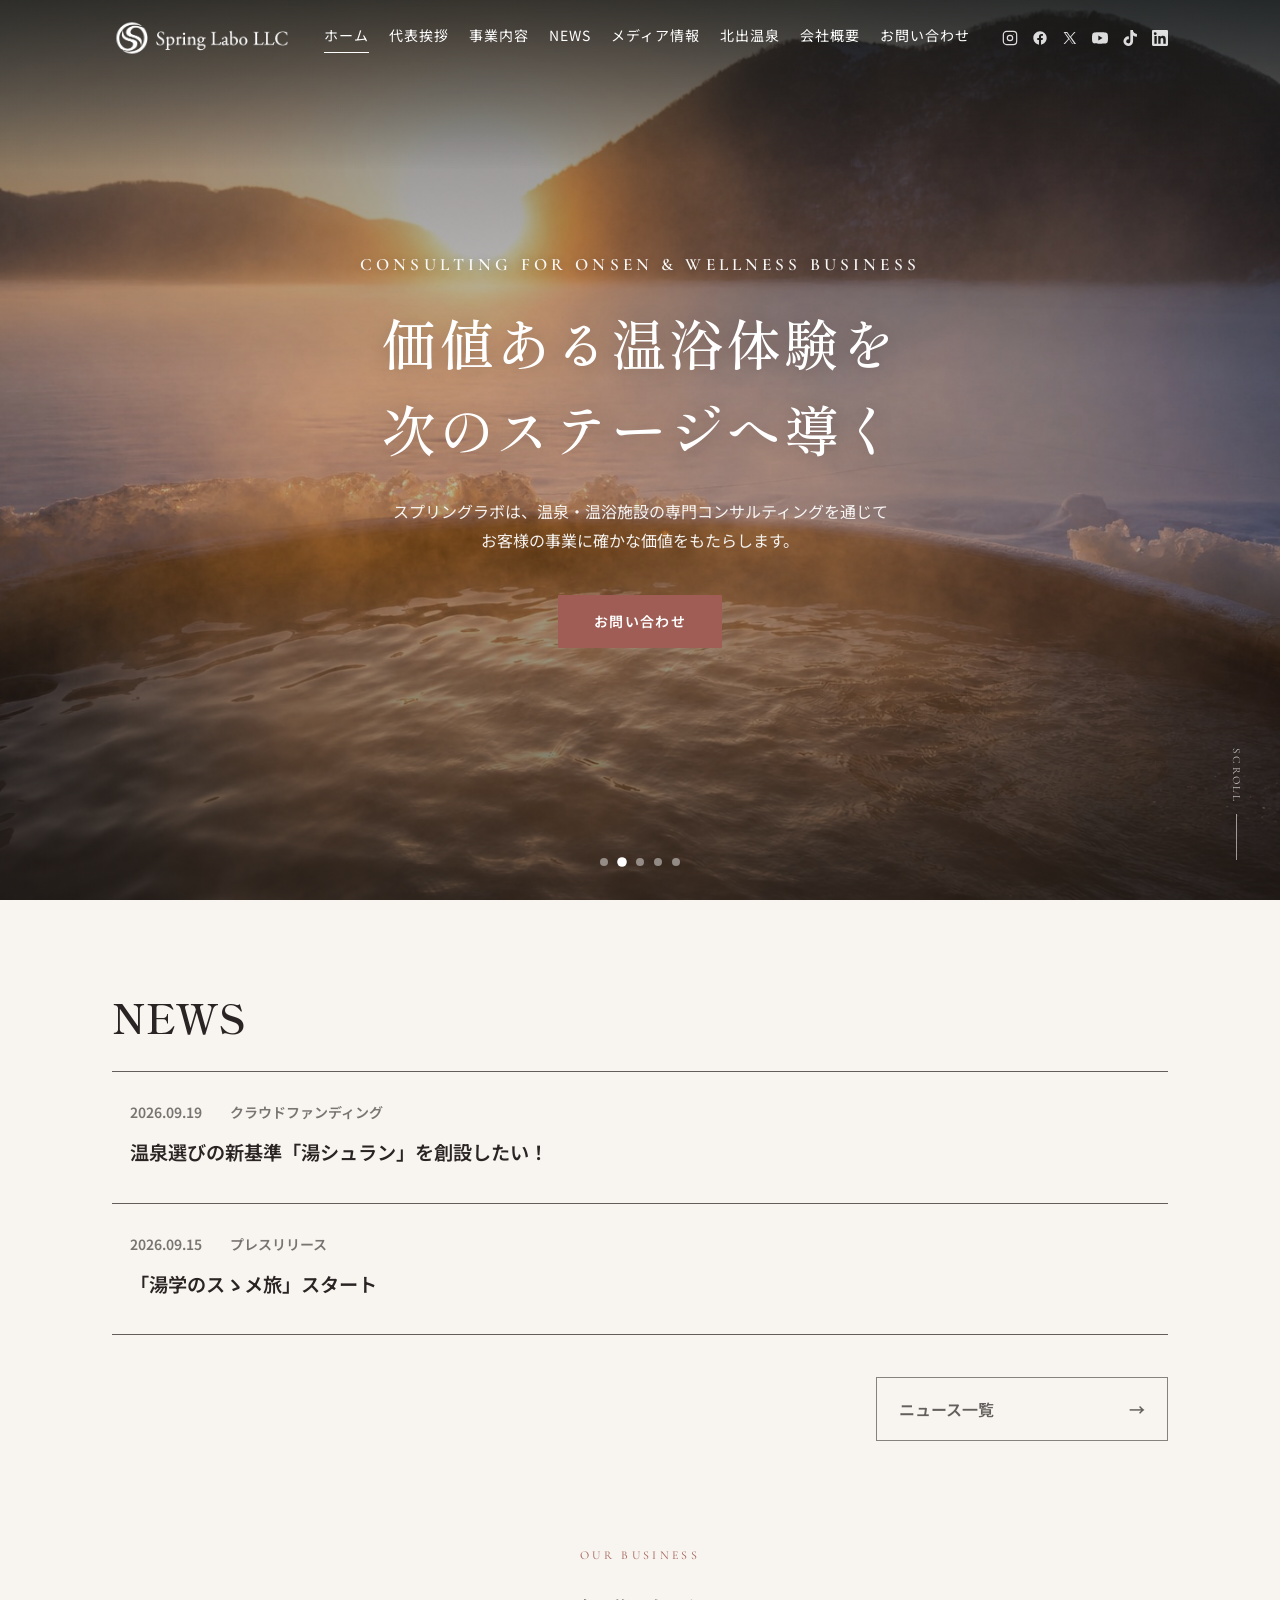
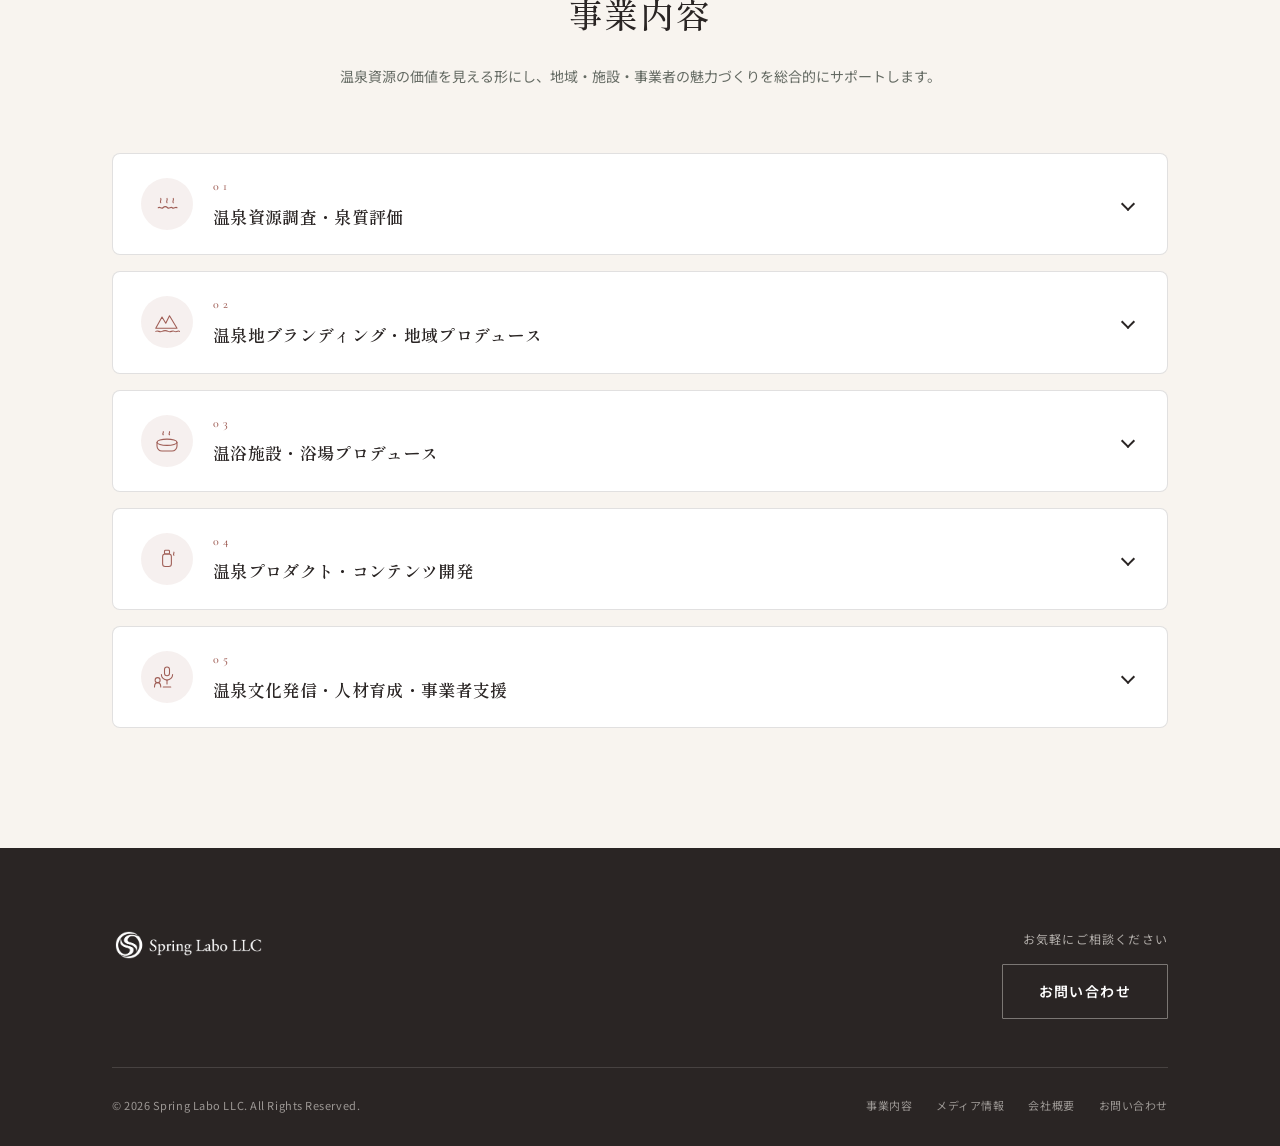
==== commit 4b8346aa: "Update footer contact label" ====
--- a/index.html
+++ b/index.html
@@ -280,7 +280,7 @@
       </div>
       <div class="footer-contact">
         <p>お気軽にご相談ください</p>
-        <a href="contact.html" class="btn btn-outline">お問い合わせフォームへ</a>
+        <a href="contact.html" class="btn btn-outline">お問い合わせ</a>
       </div>
     </div>
     <div class="footer-bottom">
--- a/styles.css
+++ b/styles.css
@@ -2417,7 +2417,7 @@
   display: grid;
   grid-template-columns: 180px 1fr;
   gap: 32px;
-  padding: 28px 0;
+  padding: 28px clamp(40px, 5vw, 48px);
   border-bottom: 1px solid var(--line);
 }
 
@@ -2627,7 +2627,7 @@
   .company-table dl > div {
     grid-template-columns: 1fr;
     gap: 10px;
-    padding: 24px 0;
+    padding: 24px 20px;
   }
 
   .home-news { padding-top: 68px; }
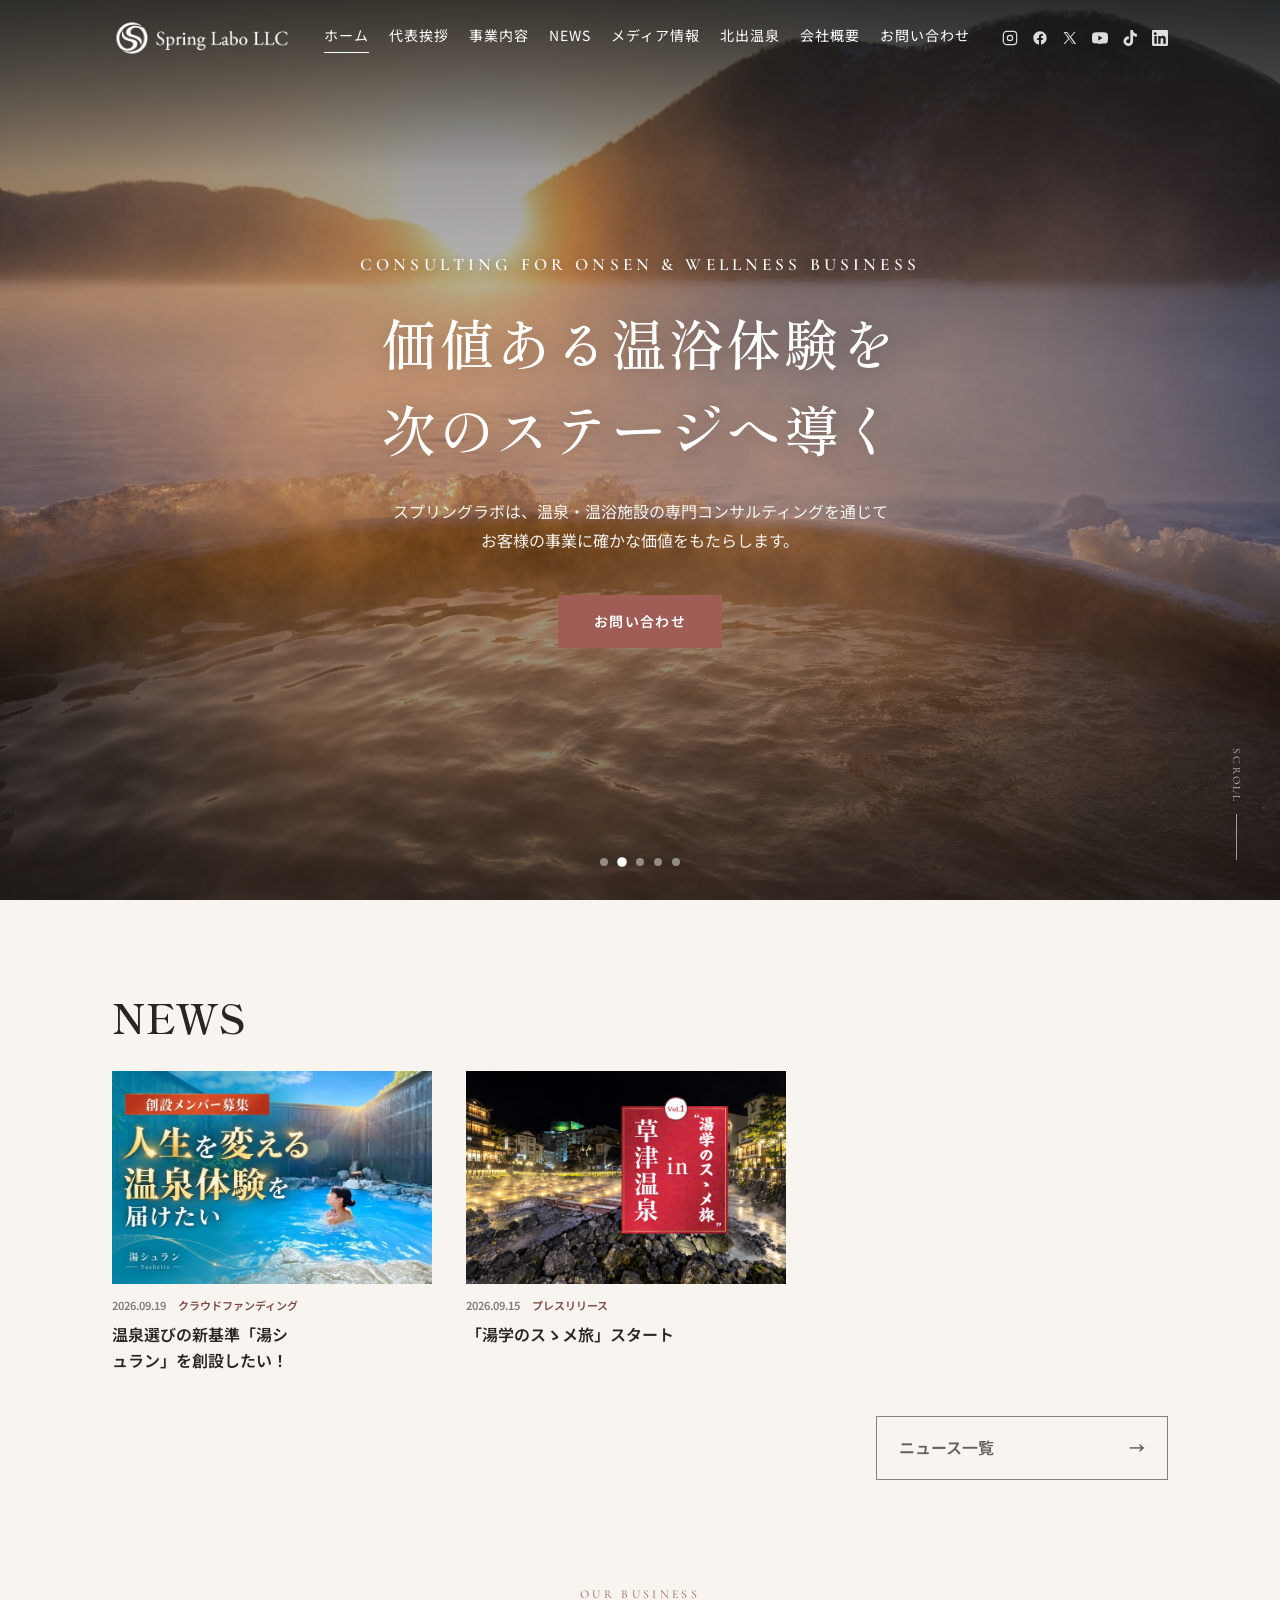
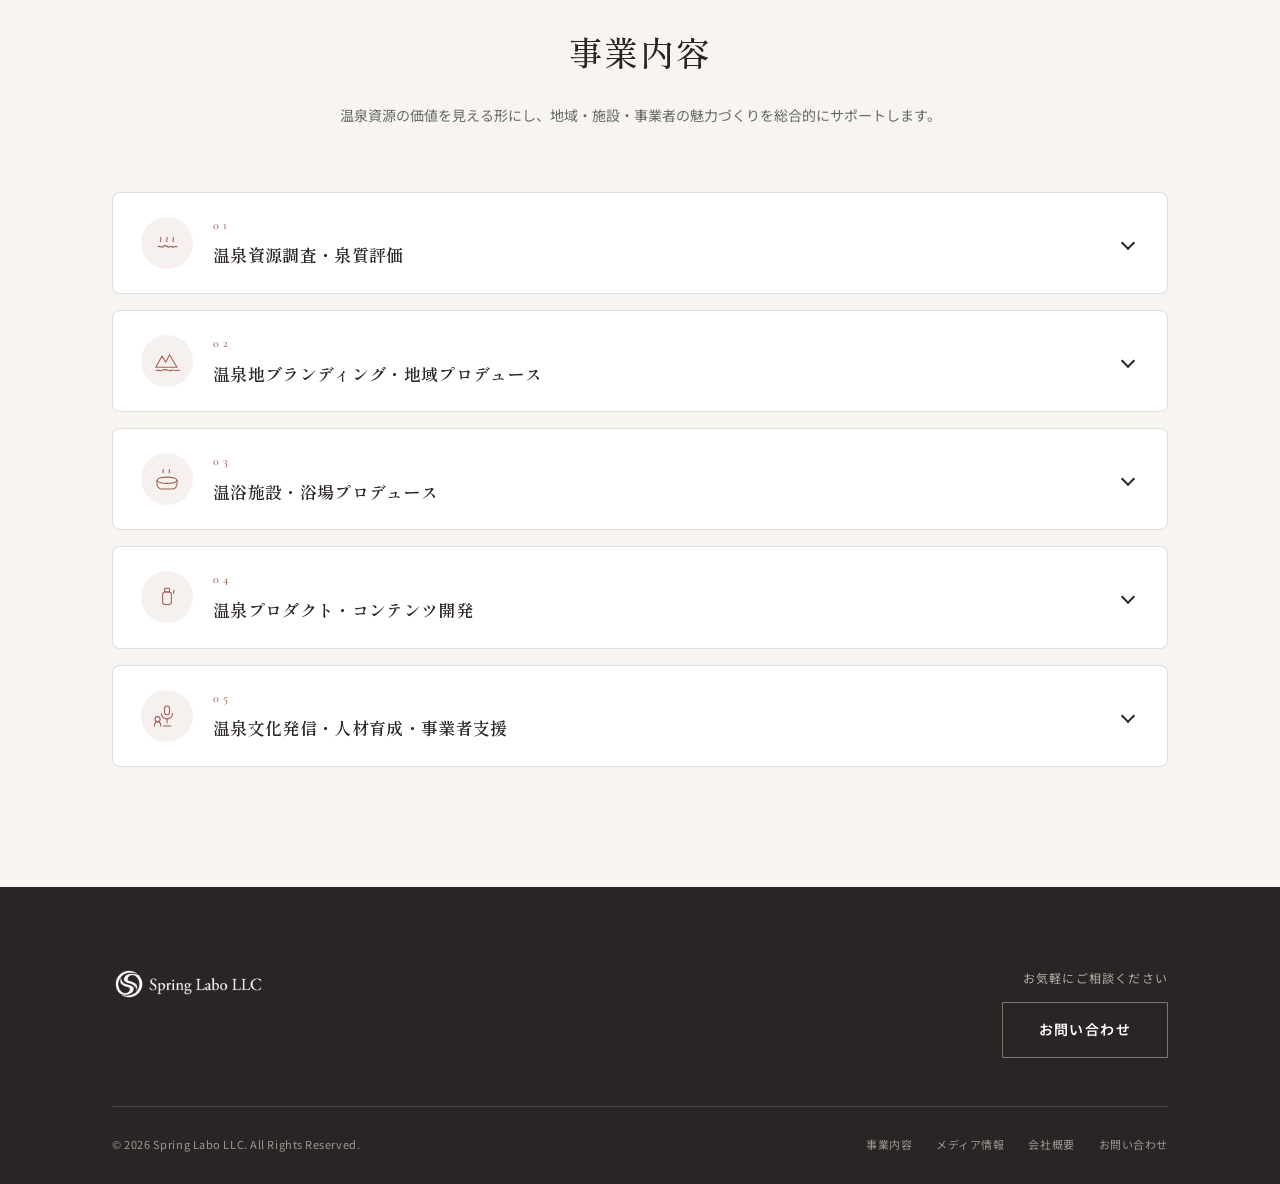
==== commit 0951a4c7: "Add compact news cards to homepage" ====
--- a/index.html
+++ b/index.html
@@ -11,7 +11,7 @@
 <link rel="preconnect" href="https://fonts.gstatic.com" crossorigin>
 <link rel="preload" as="image" href="images/slide1.jpg?v=20260909-2">
 <link href="https://fonts.googleapis.com/css2?family=Cormorant+Garamond:wght@500;600&family=Shippori+Mincho:wght@500;600;700&family=Noto+Sans+JP:wght@300;400;500;600&display=swap" rel="stylesheet">
-<link rel="stylesheet" href="styles.css?v=20260920-3">
+<link rel="stylesheet" href="styles.css?v=20260920-4">
 </head>
 <body>
 
@@ -91,21 +91,27 @@
       <h2 id="homeNewsTitle">NEWS</h2>
     </div>
 
-    <div class="news-list home-news-list">
-      <a href="news-yuchelin.html" class="news-list-item reveal">
-        <span class="news-list-meta">
+    <div class="home-news-cards">
+      <a href="news-yuchelin.html" class="pickup-card home-news-card reveal">
+        <span class="pickup-image">
+          <img src="images/news-yuchelin.jpg" alt="湯シュラン創設メンバー募集" loading="lazy">
+        </span>
+        <span class="pickup-meta">
           <time datetime="2026-09-19">2026.09.19</time>
           <span>クラウドファンディング</span>
         </span>
-        <span class="news-list-title">温泉選びの新基準「湯シュラン」を創設したい！</span>
+        <span class="pickup-title">温泉選びの新基準「湯シュラン」を創設したい！</span>
       </a>
 
-      <a href="news-yugaku.html" class="news-list-item reveal">
-        <span class="news-list-meta">
+      <a href="news-yugaku.html" class="pickup-card home-news-card reveal">
+        <span class="pickup-image">
+          <img src="images/news-yugaku-wide.png" alt="湯学のスゝメ旅 Vol.1 in 草津温泉" loading="lazy">
+        </span>
+        <span class="pickup-meta">
           <time datetime="2026-09-15">2026.09.15</time>
           <span>プレスリリース</span>
         </span>
-        <span class="news-list-title">「湯学のスゝメ旅」スタート</span>
+        <span class="pickup-title">「湯学のスゝメ旅」スタート</span>
       </a>
     </div>
 
--- a/styles.css
+++ b/styles.css
@@ -1931,6 +1931,16 @@
   letter-spacing: 0;
 }
 
+.home-news-cards {
+  display: grid;
+  grid-template-columns: repeat(2, minmax(0, 320px));
+  gap: 34px;
+}
+
+.home-news-card .pickup-title {
+  font-size: 1rem;
+}
+
 .home-news-footer {
   display: flex;
   justify-content: flex-end;
@@ -2633,6 +2643,11 @@
   .home-news { padding-top: 68px; }
   .home-news-heading { align-items: flex-end; gap: 18px; margin-bottom: 24px; }
   .home-news-heading h2 { font-size: 2rem; }
+  .home-news-cards {
+    grid-template-columns: 1fr;
+    gap: 34px;
+  }
+  .home-news-card .pickup-title { font-size: 1rem; }
   .home-news-footer { margin-top: 30px; }
   .home-news-all { width: 100%; min-height: 58px; font-size: var(--fs-small); }
   .home-news + .services { padding-top: 76px; }
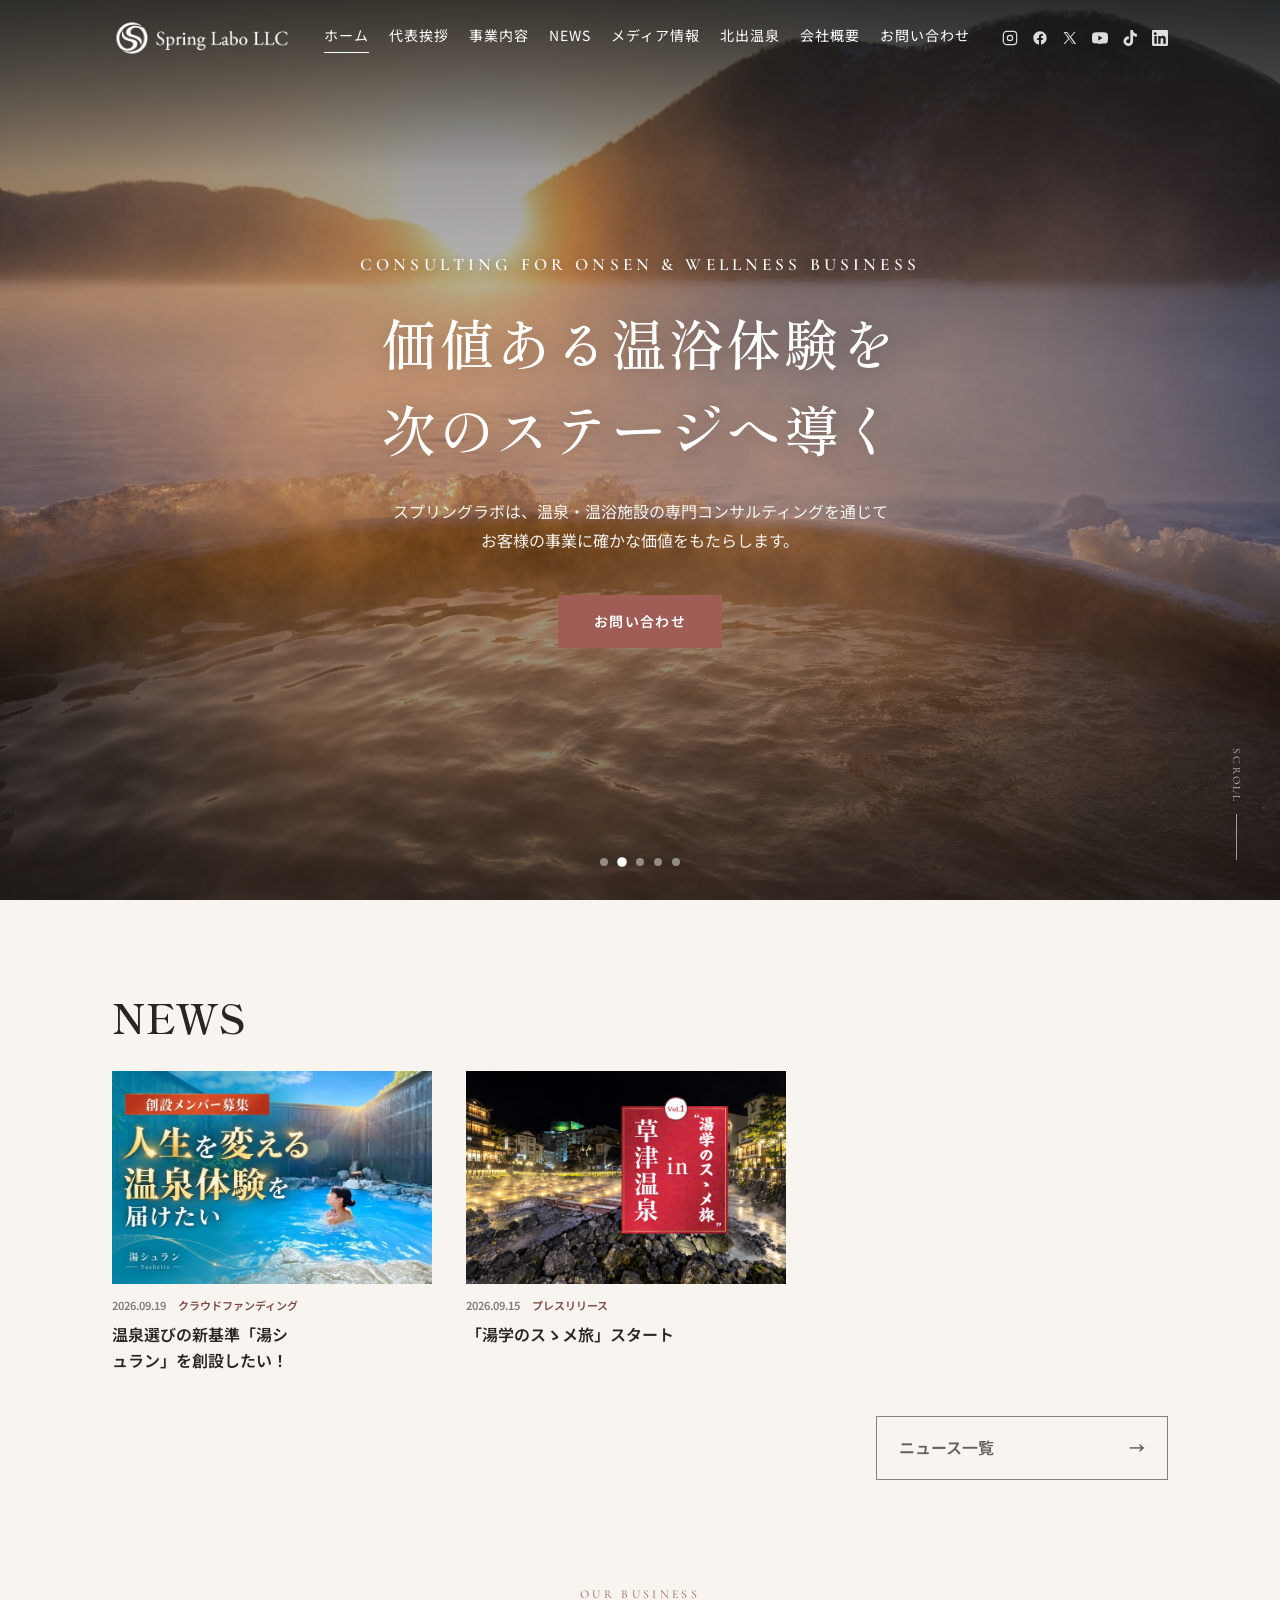
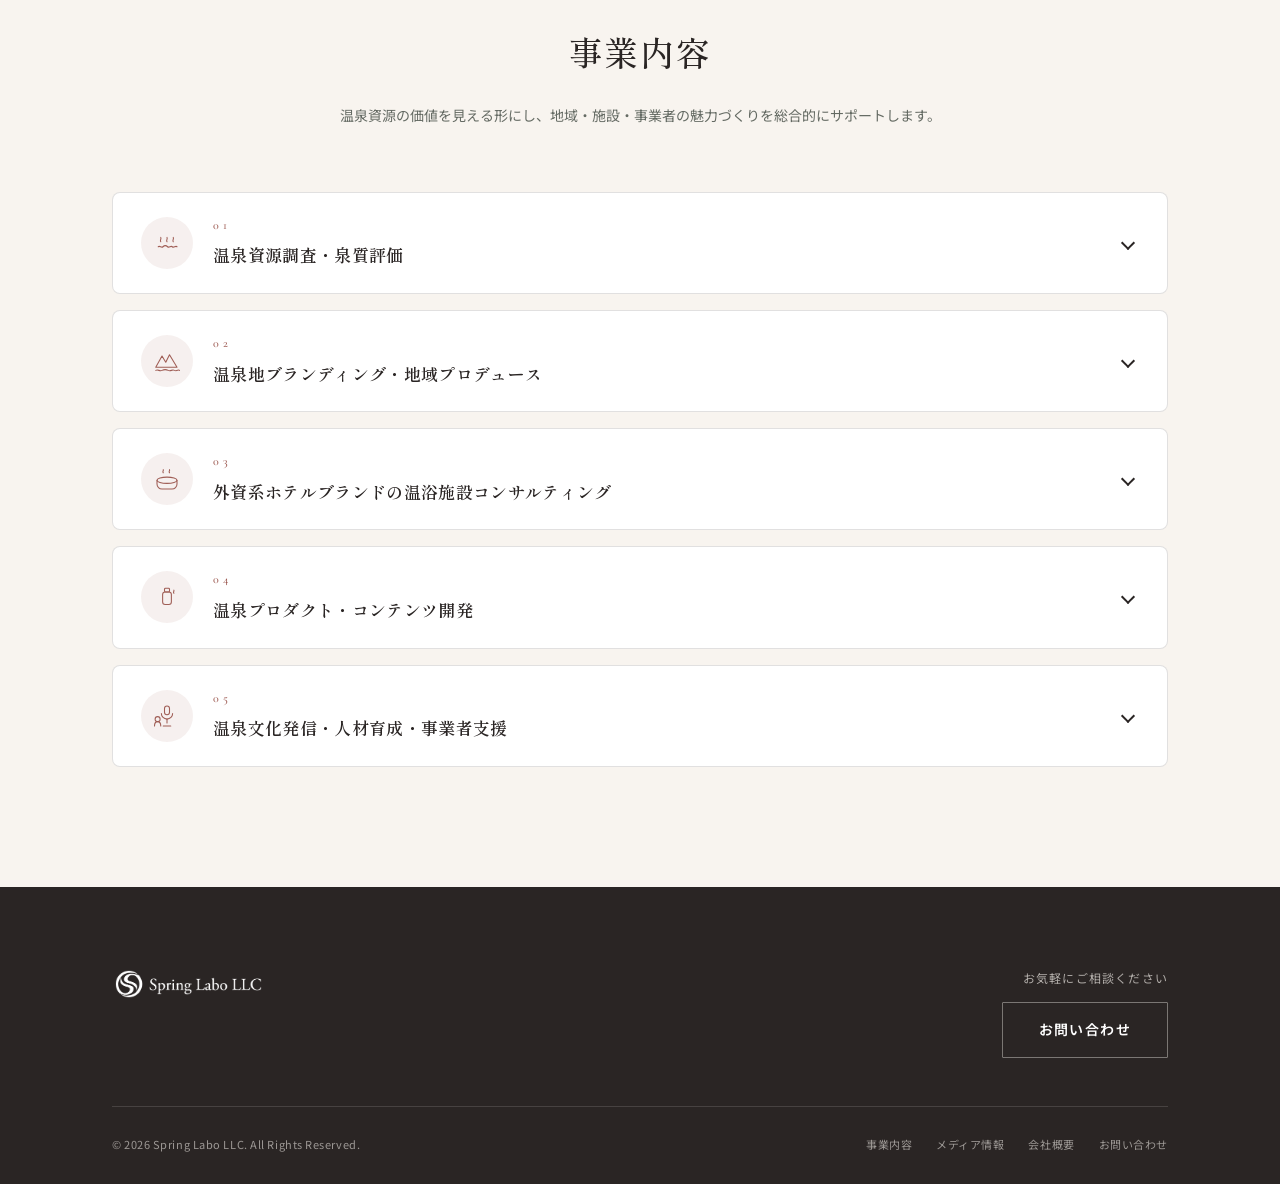
==== commit e5682287: "Update bathhouse consulting case" ====
--- a/index.html
+++ b/index.html
@@ -194,20 +194,21 @@
             <span class="accordion-icon" aria-hidden="true"><svg viewBox="0 0 48 48" fill="none" stroke="currentColor" stroke-width="1.7" stroke-linecap="round" stroke-linejoin="round"><path d="M8 26v6a8 8 0 0 0 8 8h16a8 8 0 0 0 8-8v-6"/><ellipse cx="24" cy="26" rx="16" ry="5"/><path d="M18 14c-2-2 1-3 0-5"/><path d="M28 14c-2-2 1-3 0-5"/></svg></span>
             <span class="accordion-text">
               <span class="accordion-index">03</span>
-              <span class="accordion-title">温浴施設・浴場プロデュース</span>
+              <span class="accordion-title">外資系ホテルブランドの温浴施設コンサルティング</span>
             </span>
             <span class="accordion-chevron" aria-hidden="true"></span>
           </button>
         </h3>
         <div class="accordion-panel" id="service-panel-3" role="region" aria-labelledby="service-trigger-3">
           <div class="accordion-panel-inner">
-            <p class="accordion-lead">泉質を活かし、心地よい温浴体験をデザインする。</p>
-            <p class="accordion-desc">温泉・サウナ・お風呂などの温浴施設について、コンセプトづくりから浴場設計、入浴プログラムまで幅広くサポートします。泉質や施設の特徴を活かした、魅力ある温浴体験を提案します。</p>
-            <ul>
-              <li>温浴施設のコンセプト策定</li>
-              <li>浴場の設計プランニング</li>
-              <li>泉質を活かした入浴プログラム造成</li>
-              <li>温浴施設に関するコンサルティング</li>
+            <p class="accordion-lead">温泉資源の特性を活かし、五感に働きかける入浴体験をデザインする。</p>
+            <p class="accordion-desc">全国複数施設における温浴施設コンサルティングおよび温泉資源調査を行い、源泉の現地調査・分析から報告書作成、施設コンセプト構築、浴場プランの設計提案まで支援します。</p>
+            <ul>
+              <li>温浴施設コンサルティングおよび温泉資源調査</li>
+              <li>源泉の現地調査・分析および調査報告書の作成</li>
+              <li>温泉資源の特性を活かした施設コンセプトの構築</li>
+              <li>浴槽の広さ・深さ・湯温・肌触り・香りまで含めた入浴体験のデザイン</li>
+              <li>心身の快適性と癒やしを追求した温浴空間・体験設計</li>
             </ul>
             <div class="accordion-case-link-wrap">
               <a href="cases.html#bathhouse" class="accordion-case-link">事例紹介</a>
--- a/styles.css
+++ b/styles.css
@@ -604,6 +604,11 @@
 /* ---------- Media appearances ---------- */
 .media-section { padding: 100px 0 60px; background: #fff; }
 
+@media (min-width: 1024px) {
+  .media-section .section-head { max-width: 1120px; }
+  .media-section .section-desc { white-space: nowrap; }
+}
+
 .media-filters {
   display: flex;
   flex-wrap: wrap;
@@ -653,23 +658,9 @@
   border: 1px solid var(--line);
   border-radius: 8px;
   overflow: hidden;
-  cursor: pointer;
   font: inherit;
   color: inherit;
   padding: 0;
-  transition: transform 0.35s ease, box-shadow 0.35s ease, border-color 0.35s ease;
-}
-
-.media-card:hover,
-.media-card:focus-visible {
-  transform: translateY(-3px);
-  box-shadow: 0 16px 34px rgba(42,37,36,0.1);
-  border-color: rgba(159,93,85,0.28);
-}
-
-.media-card:focus-visible {
-  outline: 2px solid var(--accent);
-  outline-offset: 3px;
 }
 
 .media-card-thumb {
@@ -740,17 +731,6 @@
   overflow: hidden;
 }
 
-.media-card-more {
-  margin-top: auto;
-  padding-top: 6px;
-  font-size: var(--fs-label);
-  letter-spacing: 0.05em;
-  color: var(--accent);
-  font-weight: 500;
-}
-
-.media-card-more::after { content: " →"; }
-
 .media-empty {
   text-align: center;
   font-size: var(--fs-small);
@@ -760,122 +740,6 @@
 }
 
 .media-loadmore { text-align: center; margin-top: 28px; }
-
-/* ---------- Media modal ---------- */
-.media-modal {
-  position: fixed;
-  inset: 0;
-  z-index: 200;
-  display: flex;
-  align-items: center;
-  justify-content: center;
-  padding: 24px;
-}
-
-.media-modal[hidden] { display: none; }
-
-.media-modal-backdrop {
-  position: absolute;
-  inset: 0;
-  background: rgba(43,52,44,0.6);
-  backdrop-filter: blur(2px);
-}
-
-.media-modal-dialog {
-  position: relative;
-  background: #fff;
-  border-radius: 8px;
-  max-width: 640px;
-  width: 100%;
-  max-height: 88vh;
-  overflow-y: auto;
-  box-shadow: 0 32px 70px rgba(42,37,36,0.25);
-}
-
-.media-modal-close {
-  position: absolute;
-  top: 16px;
-  right: 16px;
-  width: 36px;
-  height: 36px;
-  border-radius: 50%;
-  background: #fff;
-  border: 1px solid var(--line);
-  font-size: var(--fs-subtitle);
-  line-height: 1;
-  cursor: pointer;
-  z-index: 1;
-  color: var(--ink);
-}
-
-.media-modal-close:hover { background: var(--ivory); }
-
-.media-modal-close:focus-visible {
-  outline: 2px solid var(--accent);
-  outline-offset: 2px;
-}
-
-.media-modal-image {
-  width: 100%;
-  aspect-ratio: 16 / 9;
-  background: rgba(43,52,44,0.04);
-  overflow: hidden;
-}
-
-.media-modal-image img { width: 100%; height: 100%; object-fit: cover; display: block; }
-
-.media-modal-image--placeholder {
-  display: flex;
-  align-items: center;
-  justify-content: center;
-  background: linear-gradient(135deg, rgba(159,93,85,0.13), rgba(183,154,103,0.14));
-}
-
-.media-modal-image--placeholder::before {
-  content: "SL";
-  font-family: var(--font-label);
-  font-size: var(--fs-section-title);
-  letter-spacing: 0.08em;
-  opacity: 0.45;
-}
-
-.media-modal-body { padding: 32px; }
-
-.media-modal-meta {
-  font-family: var(--font-label);
-  font-size: var(--fs-label);
-  letter-spacing: 0.05em;
-  color: rgba(43,52,44,0.55);
-  margin-bottom: 14px;
-}
-
-.media-modal-title {
-  font-family: var(--font-heading);
-  font-size: var(--fs-subtitle);
-  font-weight: 600;
-  margin-bottom: 16px;
-}
-
-.media-modal-summary {
-  font-size: var(--fs-body);
-  font-weight: 400;
-  line-height: 1.9;
-  color: rgba(43,52,44,0.82);
-  margin-bottom: 24px;
-}
-
-.media-modal-link {
-  display: inline-block;
-  font-size: var(--fs-small);
-  font-weight: 500;
-  color: var(--accent);
-  border-bottom: 1px solid var(--accent);
-  padding-bottom: 2px;
-}
-
-.media-modal-link[hidden] { display: none; }
-
-body.modal-open { overflow: hidden; }
 
 /* ---------- Profile CTA ---------- */
 .profile-cta {
@@ -1252,51 +1116,23 @@
 /* ---------- Business hub (business.html) ---------- */
 .business-hub {
   position: relative;
-  padding: 200px 0 150px;
+  padding: 150px 0 120px;
   overflow: hidden;
-  background: linear-gradient(135deg, var(--ivory) 0%, var(--smoke) 100%);
-}
-
-.business-hub::before,
-.business-hub::after {
-  content: "";
-  position: absolute;
-  border-radius: 50%;
-  border: 1px solid rgba(43,52,44,0.06);
-  pointer-events: none;
-}
-
-.business-hub::before {
-  width: 900px;
-  height: 900px;
-  top: 50%;
-  left: 50%;
-  transform: translate(-50%, -50%);
-}
-
-.business-hub::after {
-  width: 680px;
-  height: 680px;
-  top: 50%;
-  left: 50%;
-  transform: translate(-50%, -50%);
+  background: var(--ivory);
 }
 
 .business-diagram {
-  position: relative;
-  width: min(760px, 96vw);
-  aspect-ratio: 1 / 1;
+  width: min(1120px, 100%);
   margin: 0 auto;
-  --radius: 250px;
-  --card-size: 182px;
+  display: grid;
+  grid-template-columns: repeat(6, minmax(0, 1fr));
+  gap: 24px;
 }
 
 .business-hub-center {
-  position: absolute;
-  top: 50%;
-  left: 50%;
-  transform: translate(-50%, -50%);
-  width: 280px;
+  grid-column: 1 / -1;
+  width: min(680px, 100%);
+  margin: 0 auto 32px;
   text-align: center;
 }
 
@@ -1305,7 +1141,7 @@
   font-size: var(--fs-page-title);
   font-weight: 700;
   color: var(--ink);
-  margin-bottom: 12px;
+  margin-bottom: 18px;
 }
 
 .business-hub-eyebrow {
@@ -1319,7 +1155,16 @@
 }
 
 .business-hub-desc {
-  margin-top: 4px;
+  margin: 0 auto;
+  max-width: 620px;
+}
+
+@media (min-width: 1024px) {
+  .business-hub-center { width: min(960px, 100%); }
+  .business-hub-desc {
+    max-width: none;
+    white-space: nowrap;
+  }
 }
 
 /* Shared body-copy typography for the business page (hub blurb + modal
@@ -1335,44 +1180,40 @@
 }
 
 .biz-card {
-  position: absolute;
-  top: 50%;
-  left: 50%;
-  width: var(--card-size);
-  height: var(--card-size);
-  margin-top: calc(var(--card-size) / -2);
-  margin-left: calc(var(--card-size) / -2);
-  transform: rotate(calc(45deg * var(--i))) translate(var(--radius)) rotate(calc(-45deg * var(--i)));
-  border-radius: 50%;
+  position: relative;
+  grid-column: span 2;
+  min-height: 290px;
+  border-radius: 8px;
   background: #fff;
-  border: 1.5px solid var(--accent-color);
+  border: 1px solid var(--line);
+  border-top: 3px solid var(--accent-color);
   display: flex;
   flex-direction: column;
-  align-items: center;
-  justify-content: center;
-  gap: 8px;
-  padding: 18px;
-  text-align: center;
+  align-items: stretch;
+  padding: 30px;
+  text-align: left;
   cursor: pointer;
   font: inherit;
   color: var(--ink);
-  box-shadow: 0 6px 18px rgba(42,37,36,0.06);
+  box-shadow: 0 10px 28px rgba(42,37,36,0.05);
   opacity: 0;
-  animation: bizCardIn 0.7s ease both;
-  animation-delay: calc(var(--i) * 90ms + 120ms);
+  animation: bizCardIn 0.65s ease both;
+  animation-delay: calc(var(--i) * 80ms + 100ms);
   transition: transform 0.4s ease, box-shadow 0.4s ease, border-color 0.4s ease;
 }
 
+.biz-card:nth-of-type(4) { grid-column: 2 / span 2; }
+
 @keyframes bizCardIn {
-  from { opacity: 0; transform: rotate(calc(45deg * var(--i))) translate(var(--radius)) rotate(calc(-45deg * var(--i))) scale(0.85); }
-  to { opacity: 1; transform: rotate(calc(45deg * var(--i))) translate(var(--radius)) rotate(calc(-45deg * var(--i))) scale(1); }
+  from { opacity: 0; transform: translateY(18px); }
+  to { opacity: 1; transform: translateY(0); }
 }
 
 .biz-card:hover,
 .biz-card:focus-visible {
-  transform: rotate(calc(45deg * var(--i))) translate(var(--radius)) rotate(calc(-45deg * var(--i))) translateY(-4px);
-  box-shadow: 0 16px 30px rgba(42,37,36,0.11);
-  border-color: var(--accent-color-dark, var(--accent-color));
+  transform: translateY(-5px);
+  box-shadow: 0 16px 34px rgba(42,37,36,0.11);
+  border-color: var(--accent-color);
 }
 
 .biz-card:focus-visible {
@@ -1380,31 +1221,56 @@
   outline-offset: 3px;
 }
 
-.biz-card:hover .biz-card-icon,
-.biz-card:focus-visible .biz-card-icon {
-  transform: scale(1.1);
+.biz-card-header {
+  display: flex;
+  align-items: flex-start;
+  justify-content: space-between;
+  margin-bottom: 28px;
 }
 
 .biz-card-icon {
-  width: 40px;
-  height: 40px;
+  display: block;
+  width: 44px;
+  height: 44px;
   color: var(--accent-color);
   transition: transform 0.35s ease;
 }
 
+.biz-card:hover .biz-card-icon,
+.biz-card:focus-visible .biz-card-icon { transform: translateY(-2px); }
+
 .biz-card-icon svg { width: 100%; height: 100%; }
 
+.biz-card-number {
+  font-family: var(--font-label);
+  font-size: var(--fs-label);
+  font-weight: 600;
+  letter-spacing: 0.16em;
+  color: var(--accent-color);
+}
+
 .biz-card-title {
+  display: block;
   font-family: var(--font-heading);
   font-size: var(--fs-card-title);
   font-weight: 600;
   line-height: 1.5;
   letter-spacing: 0.02em;
   color: var(--ink);
-  max-width: 138px;
+  margin-bottom: 12px;
+}
+
+.biz-card-description {
+  display: block;
+  font-size: var(--fs-small);
+  line-height: 1.75;
+  color: rgba(43,52,44,0.68);
 }
 
 .biz-card-more {
+  display: block;
+  margin-top: auto;
+  padding-top: 24px;
   font-size: var(--fs-label);
   letter-spacing: 0.06em;
   color: var(--accent-color);
@@ -1413,83 +1279,46 @@
 
 .biz-card-more::after { content: " →"; }
 
-/* Click feedback stays outside the card transform so the radial layout remains stable. */
-.biz-card::after {
-  content: "";
-  position: absolute;
-  inset: -14px;
-  border-radius: 50%;
-  box-shadow: 0 0 0 0 rgba(var(--accent-color-rgb), 0);
-  opacity: 0;
-  pointer-events: none;
-}
-
-.biz-card.is-pulsing::after {
-  animation: bizCardGlowPulse 0.7s ease-out;
-}
-
-@keyframes bizCardGlowPulse {
-  0% { box-shadow: 0 0 0 0 rgba(var(--accent-color-rgb), 0.55); opacity: 1; }
-  70% { box-shadow: 0 0 46px 16px rgba(var(--accent-color-rgb), 0.35); opacity: 1; }
-  100% { box-shadow: 0 0 46px 16px rgba(var(--accent-color-rgb), 0); opacity: 0; }
-}
-
-/* Tablet / mobile: switch from radial layout to a card grid */
 @media (max-width: 1023px) {
-  .business-hub { padding: 100px 0 90px; }
+  .business-hub { padding: 120px 0 90px; }
 
   .business-diagram {
-    width: 100%;
-    aspect-ratio: auto;
-    height: auto;
-    display: grid;
-    grid-template-columns: repeat(4, 1fr);
+    grid-template-columns: repeat(2, minmax(0, 1fr));
     gap: 20px;
   }
 
   .business-hub-center {
-    position: static;
     grid-column: 1 / -1;
-    transform: none;
+    margin-bottom: 22px;
+  }
+
+  .biz-card {
+    grid-column: span 1;
+    min-height: 270px;
+  }
+
+  .biz-card:nth-of-type(4) { grid-column: auto; }
+
+  .biz-card:nth-of-type(5) {
+    grid-column: 1 / -1;
+    width: calc(50% - 10px);
+    justify-self: center;
+  }
+}
+
+@media (max-width: 640px) {
+  .business-hub { padding: 100px 0 70px; }
+  .business-diagram { grid-template-columns: 1fr; }
+  .business-hub-center { margin-bottom: 14px; }
+  .biz-card,
+  .biz-card:nth-of-type(5) {
+    grid-column: 1;
     width: 100%;
-    max-width: 460px;
-    margin: 0 auto 8px;
+    min-height: 0;
+    padding: 26px 22px;
   }
-
-  .biz-card {
-    position: relative;
-    top: auto;
-    left: auto;
-    margin: 0;
-    width: 100%;
-    height: auto;
-    min-height: 190px;
-    border-radius: 8px;
-    transform: none !important;
-    animation: bizCardInGrid 0.6s ease both;
-    animation-delay: calc(var(--i) * 80ms);
-  }
-
-  .biz-card:hover,
-  .biz-card:focus-visible {
-    transform: translateY(-4px) !important;
-  }
-
-  .biz-card-title { max-width: none; }
-}
-
-@keyframes bizCardInGrid {
-  from { opacity: 0; transform: translateY(16px); }
-  to { opacity: 1; transform: translateY(0); }
-}
-
-@media (max-width: 720px) {
-  .business-diagram { grid-template-columns: repeat(2, 1fr); gap: 16px; }
-}
-
-@media (max-width: 420px) {
-  .business-diagram { grid-template-columns: 1fr; }
-  .biz-card { min-height: 0; padding: 24px 20px; }
+  .biz-card-header { margin-bottom: 22px; }
+  .biz-card-more { padding-top: 20px; }
 }
 
 /* ---------- Business modal ---------- */
@@ -1638,9 +1467,6 @@
     animation: none;
     opacity: 1;
     transition: none;
-  }
-  .biz-card.is-pulsing::after {
-    animation: none;
   }
 }
 
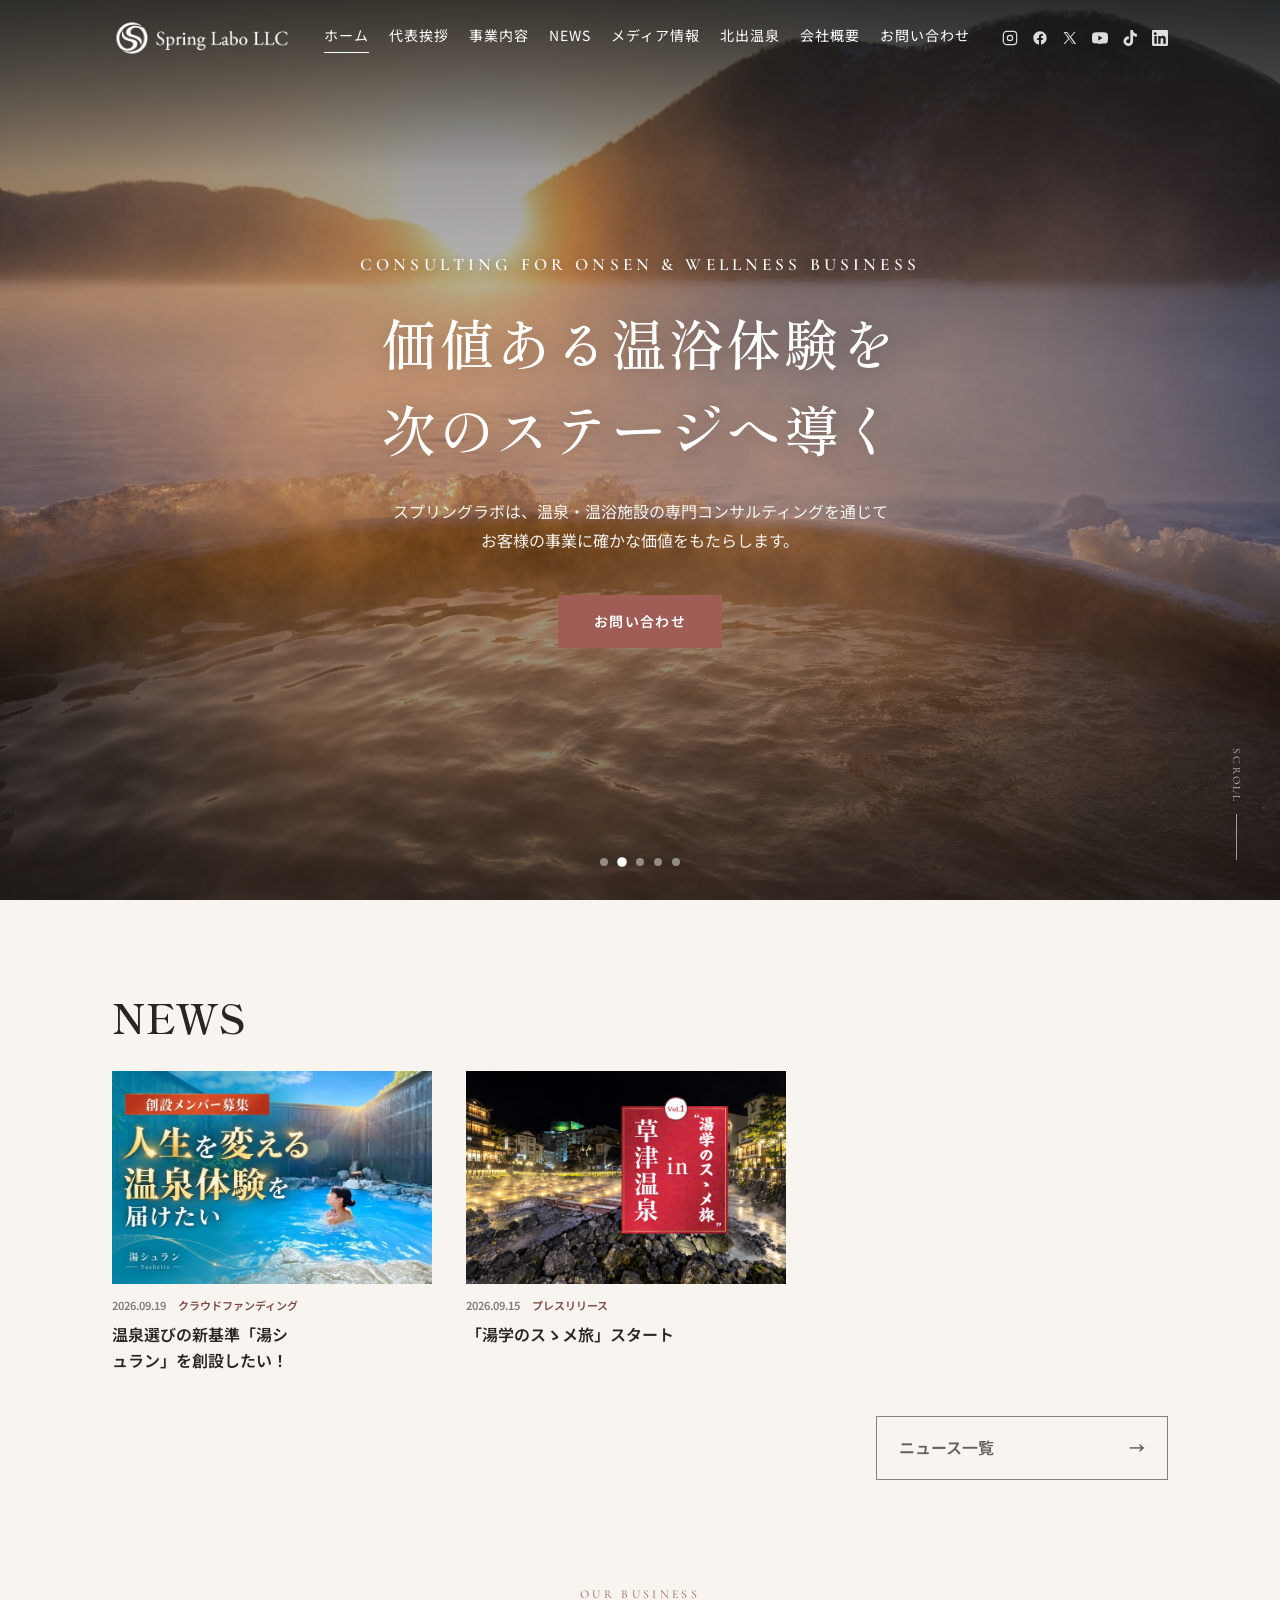
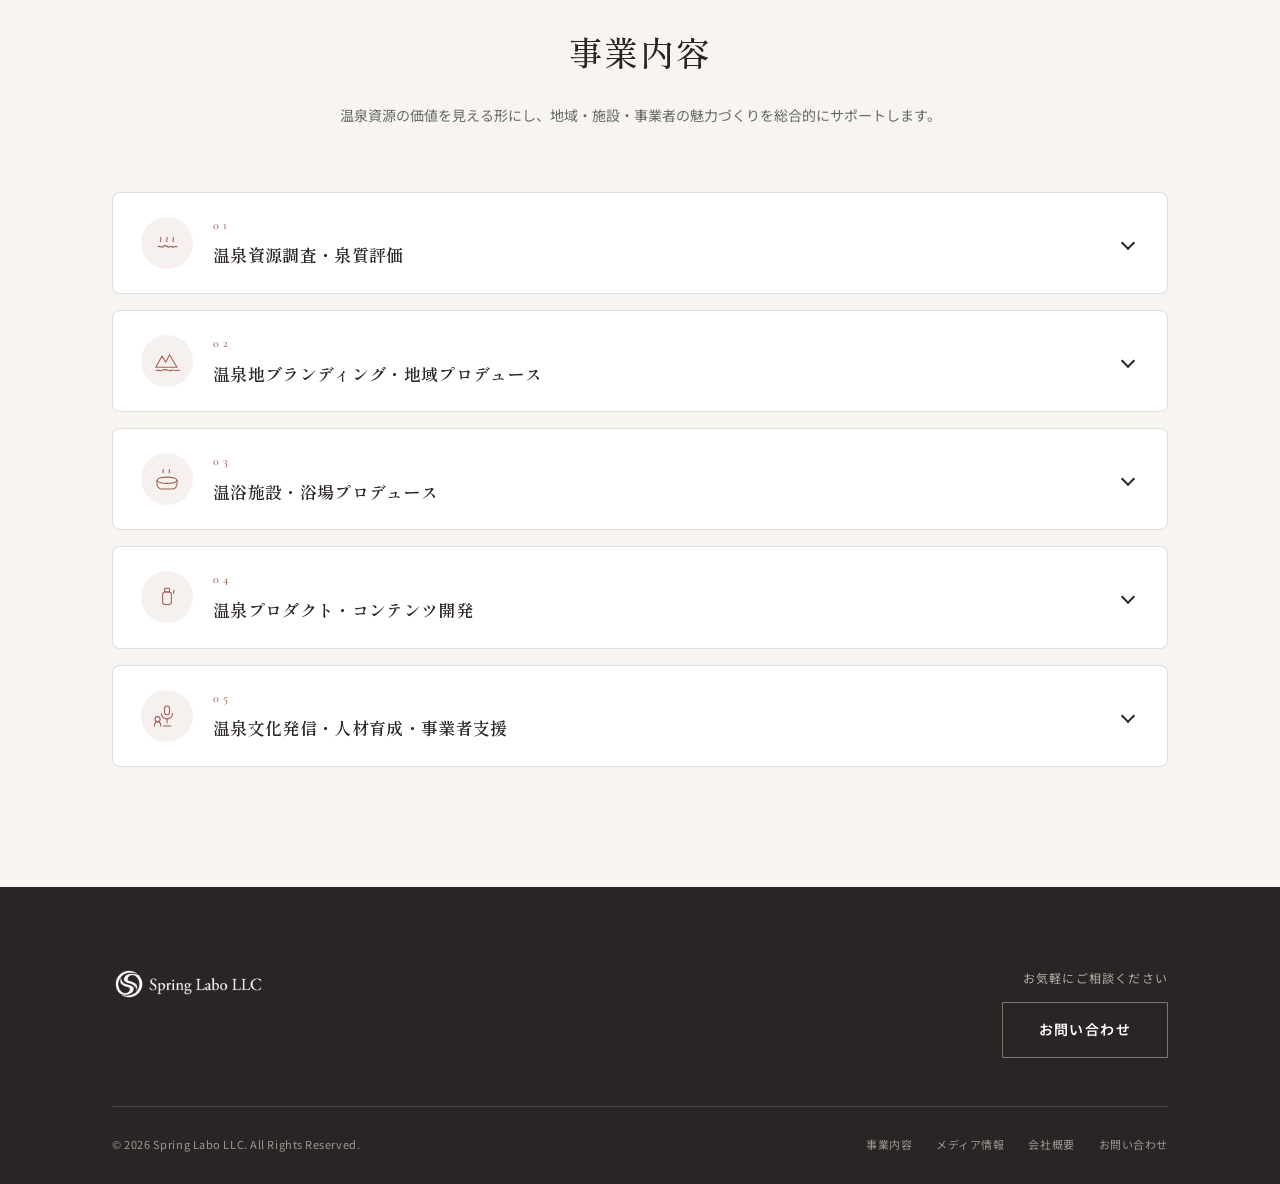
==== commit 01388679: "Restore business overview and keep case update only" ====
--- a/index.html
+++ b/index.html
@@ -194,21 +194,20 @@
             <span class="accordion-icon" aria-hidden="true"><svg viewBox="0 0 48 48" fill="none" stroke="currentColor" stroke-width="1.7" stroke-linecap="round" stroke-linejoin="round"><path d="M8 26v6a8 8 0 0 0 8 8h16a8 8 0 0 0 8-8v-6"/><ellipse cx="24" cy="26" rx="16" ry="5"/><path d="M18 14c-2-2 1-3 0-5"/><path d="M28 14c-2-2 1-3 0-5"/></svg></span>
             <span class="accordion-text">
               <span class="accordion-index">03</span>
-              <span class="accordion-title">外資系ホテルブランドの温浴施設コンサルティング</span>
+              <span class="accordion-title">温浴施設・浴場プロデュース</span>
             </span>
             <span class="accordion-chevron" aria-hidden="true"></span>
           </button>
         </h3>
         <div class="accordion-panel" id="service-panel-3" role="region" aria-labelledby="service-trigger-3">
           <div class="accordion-panel-inner">
-            <p class="accordion-lead">温泉資源の特性を活かし、五感に働きかける入浴体験をデザインする。</p>
-            <p class="accordion-desc">全国複数施設における温浴施設コンサルティングおよび温泉資源調査を行い、源泉の現地調査・分析から報告書作成、施設コンセプト構築、浴場プランの設計提案まで支援します。</p>
-            <ul>
-              <li>温浴施設コンサルティングおよび温泉資源調査</li>
-              <li>源泉の現地調査・分析および調査報告書の作成</li>
-              <li>温泉資源の特性を活かした施設コンセプトの構築</li>
-              <li>浴槽の広さ・深さ・湯温・肌触り・香りまで含めた入浴体験のデザイン</li>
-              <li>心身の快適性と癒やしを追求した温浴空間・体験設計</li>
+            <p class="accordion-lead">泉質を活かし、心地よい温浴体験をデザインする。</p>
+            <p class="accordion-desc">温泉・サウナ・お風呂などの温浴施設について、コンセプトづくりから浴場設計、入浴プログラムまで幅広くサポートします。泉質や施設の特徴を活かした、魅力ある温浴体験を提案します。</p>
+            <ul>
+              <li>温浴施設のコンセプト策定</li>
+              <li>浴場の設計プランニング</li>
+              <li>泉質を活かした入浴プログラム造成</li>
+              <li>温浴施設に関するコンサルティング</li>
             </ul>
             <div class="accordion-case-link-wrap">
               <a href="cases.html#bathhouse" class="accordion-case-link">事例紹介</a>
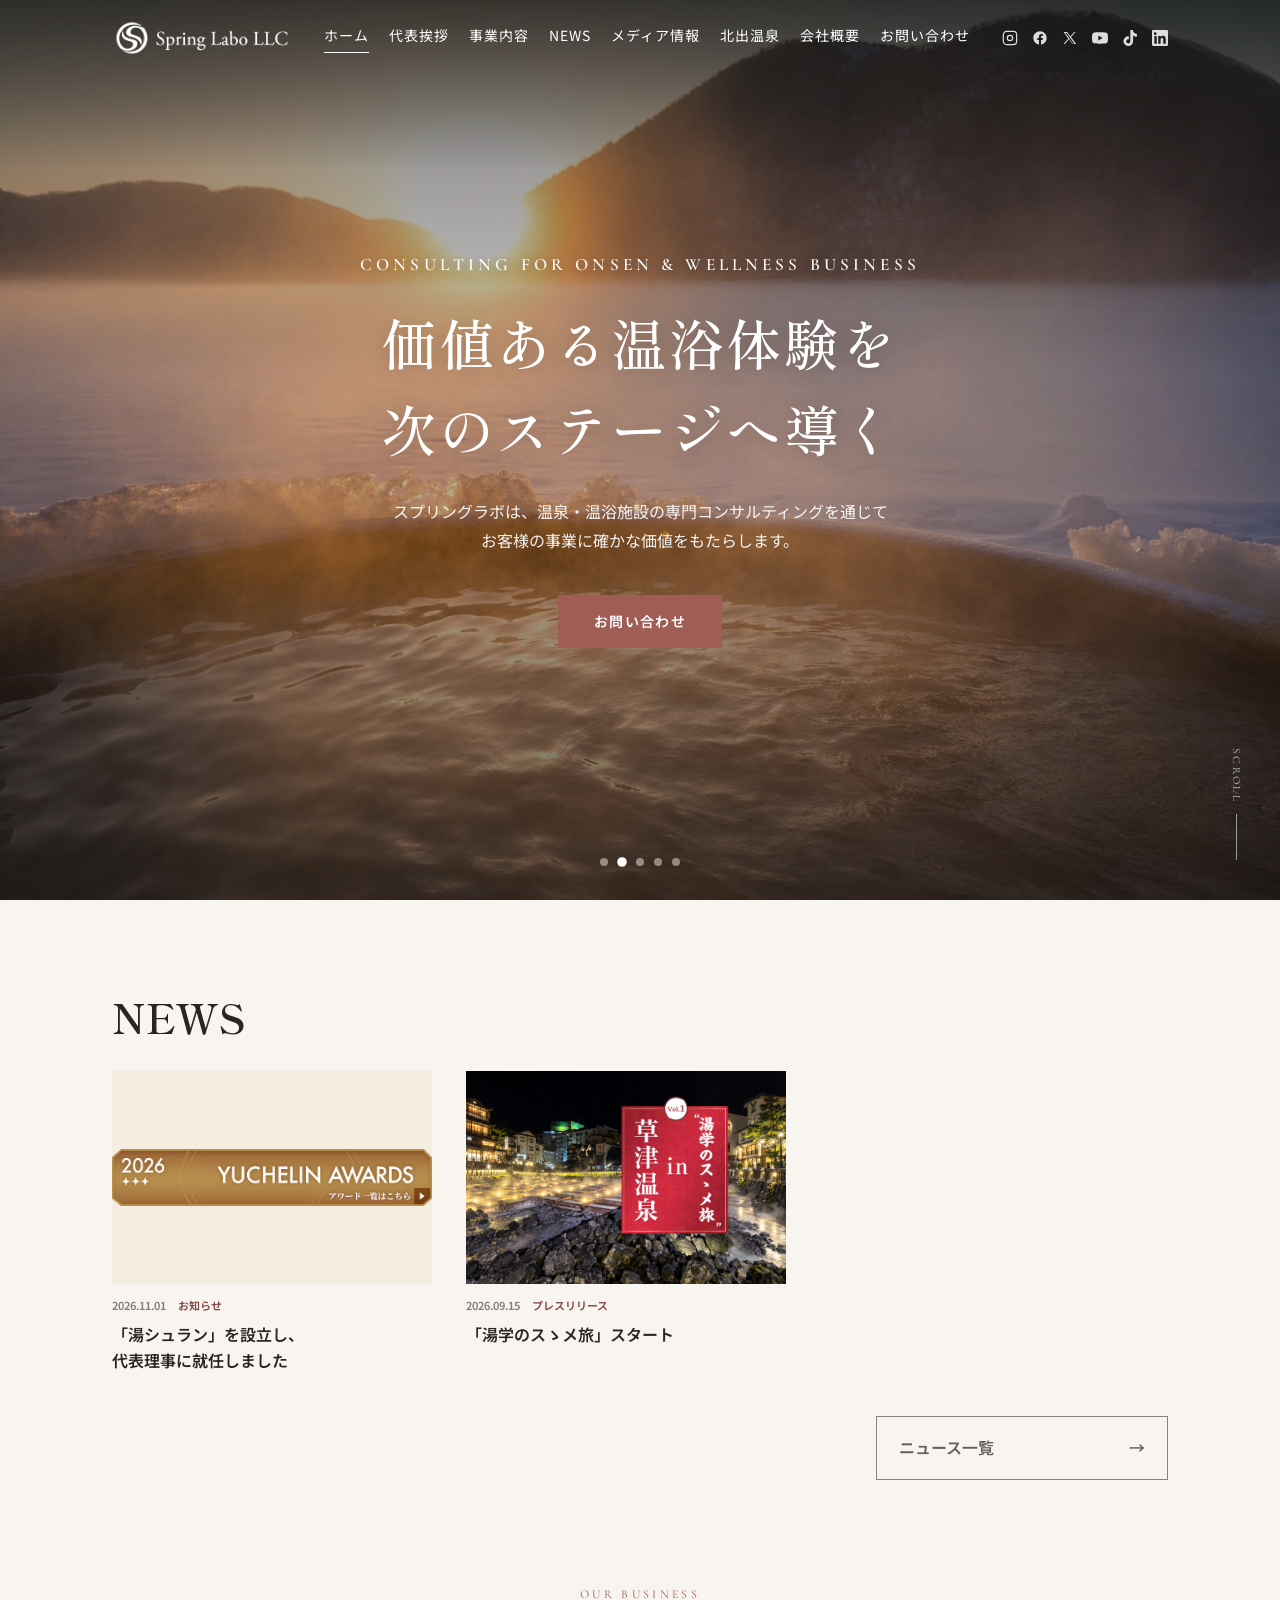
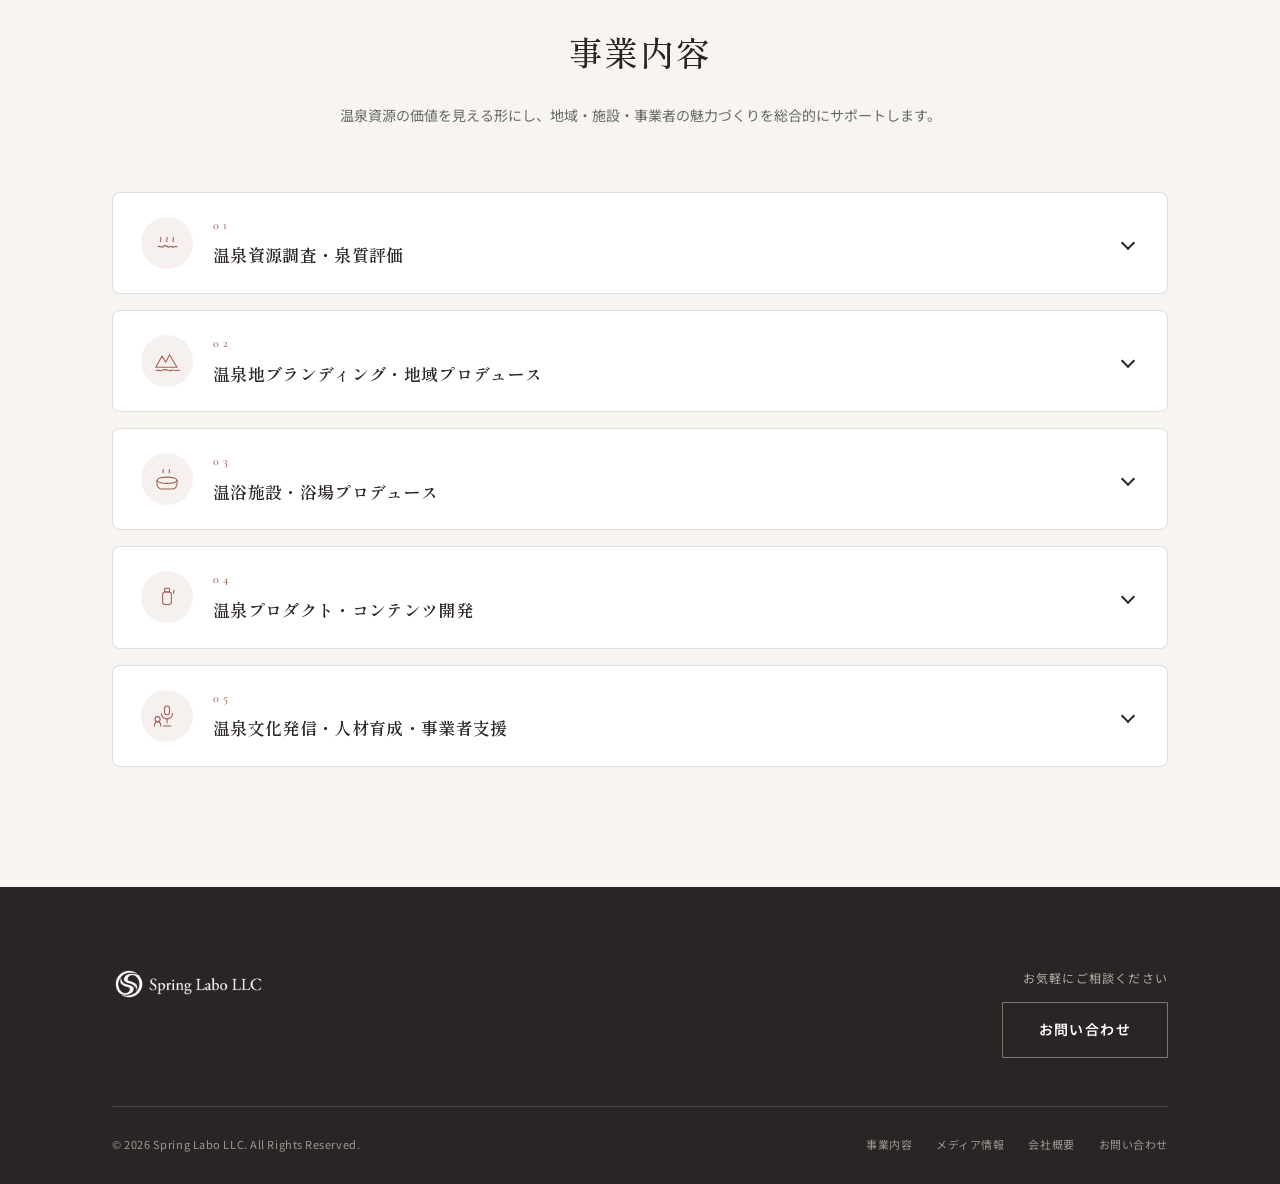
==== commit 39251f83: "Update Yuchelin news with establishment and 2026 award results" ====
--- a/index.html
+++ b/index.html
@@ -93,14 +93,14 @@
 
     <div class="home-news-cards">
       <a href="news-yuchelin.html" class="pickup-card home-news-card reveal">
-        <span class="pickup-image">
-          <img src="images/news-yuchelin.jpg" alt="湯シュラン創設メンバー募集" loading="lazy">
+        <span class="pickup-image pickup-image-award">
+          <img src="images/news-yuchelin-awards-2026.png" alt="湯シュランアワード2026" loading="lazy">
         </span>
         <span class="pickup-meta">
-          <time datetime="2026-09-19">2026.09.19</time>
-          <span>クラウドファンディング</span>
+          <time datetime="2026-11-01">2026.11.01</time>
+          <span>お知らせ</span>
         </span>
-        <span class="pickup-title">温泉選びの新基準「湯シュラン」を創設したい！</span>
+        <span class="pickup-title">「湯シュラン」を設立し、代表理事に就任しました</span>
       </a>
 
       <a href="news-yugaku.html" class="pickup-card home-news-card reveal">
--- a/styles.css
+++ b/styles.css
@@ -1539,6 +1539,72 @@
   height: 6px;
   border-radius: 50%;
   background: var(--accent);
+}
+
+.case-reference-link {
+  text-decoration: underline;
+  text-decoration-thickness: 1px;
+  text-underline-offset: 0.2em;
+}
+
+.case-reference-link:hover,
+.case-reference-link:focus-visible {
+  color: var(--accent);
+}
+
+.case-document-image {
+  display: block;
+  width: min(240px, 100%);
+  margin-top: 16px;
+  margin-bottom: 12px;
+}
+
+.case-document-image img {
+  display: block;
+  width: 100%;
+  height: auto;
+  border: 1px solid var(--line);
+  border-radius: 4px;
+}
+
+.case-document-image:hover,
+.case-document-image:focus-visible {
+  opacity: 0.8;
+}
+
+.case-photo-gallery {
+  display: grid;
+  grid-template-columns: repeat(3, minmax(0, 1fr));
+  gap: 16px;
+  margin: 16px 0 12px;
+}
+
+.case-photo-gallery-pair {
+  grid-template-columns: repeat(2, minmax(0, 1fr));
+}
+
+.case-photo-gallery-single {
+  grid-template-columns: 1fr;
+  max-width: 480px;
+}
+
+.case-photo-gallery img {
+  display: block;
+  width: 100%;
+  height: auto;
+  border-radius: 4px;
+  border: 1px solid var(--line);
+}
+
+.case-photo-gallery a:hover,
+.case-photo-gallery a:focus-visible {
+  opacity: 0.8;
+}
+
+@media (max-width: 600px) {
+  .case-photo-gallery {
+    grid-template-columns: 1fr;
+  }
 }
 
 .case-back-link {
@@ -2514,3 +2580,12 @@
   .news-actions { flex-direction: column; }
   .news-actions .btn { width: 100%; text-align: center; }
 }
+
+/* Yuchelin award announcement */
+.pickup-image-award {
+  background: #f4ede2;
+}
+
+.pickup-image-award img {
+  object-fit: contain;
+}
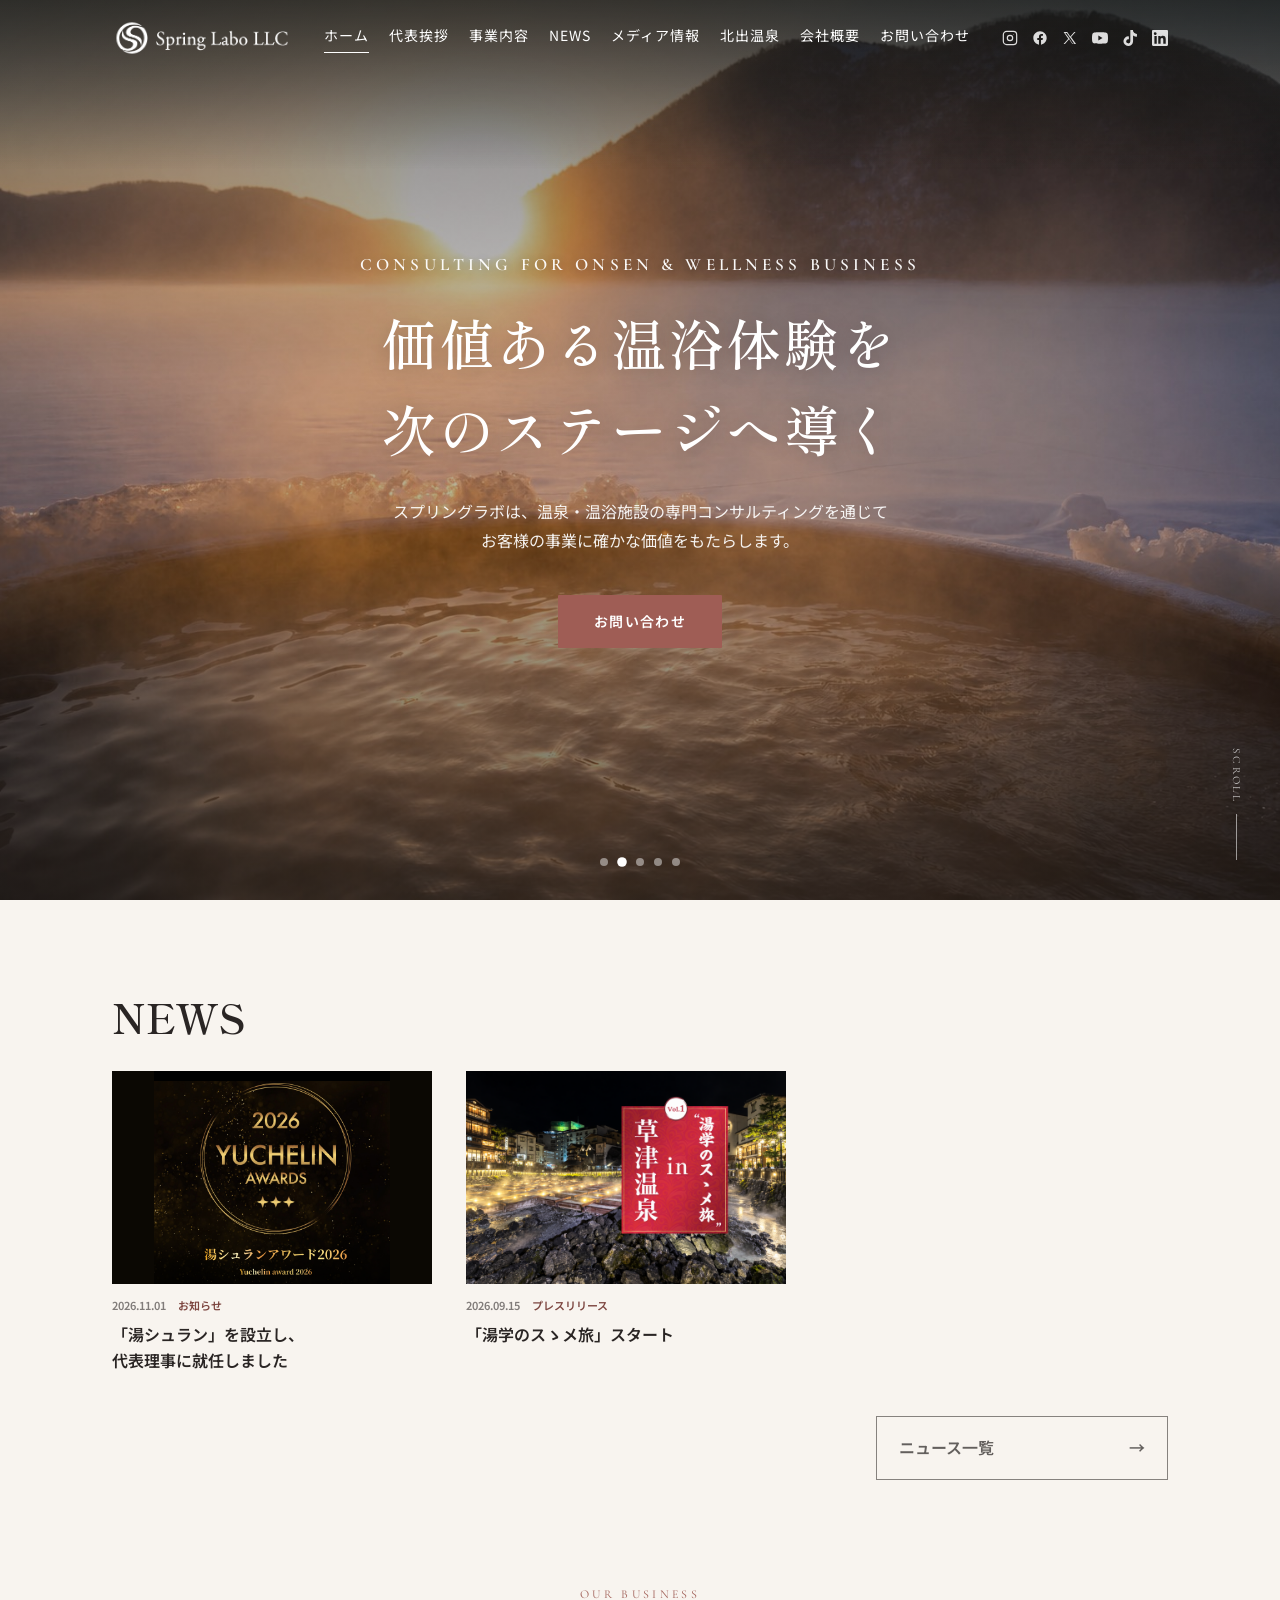
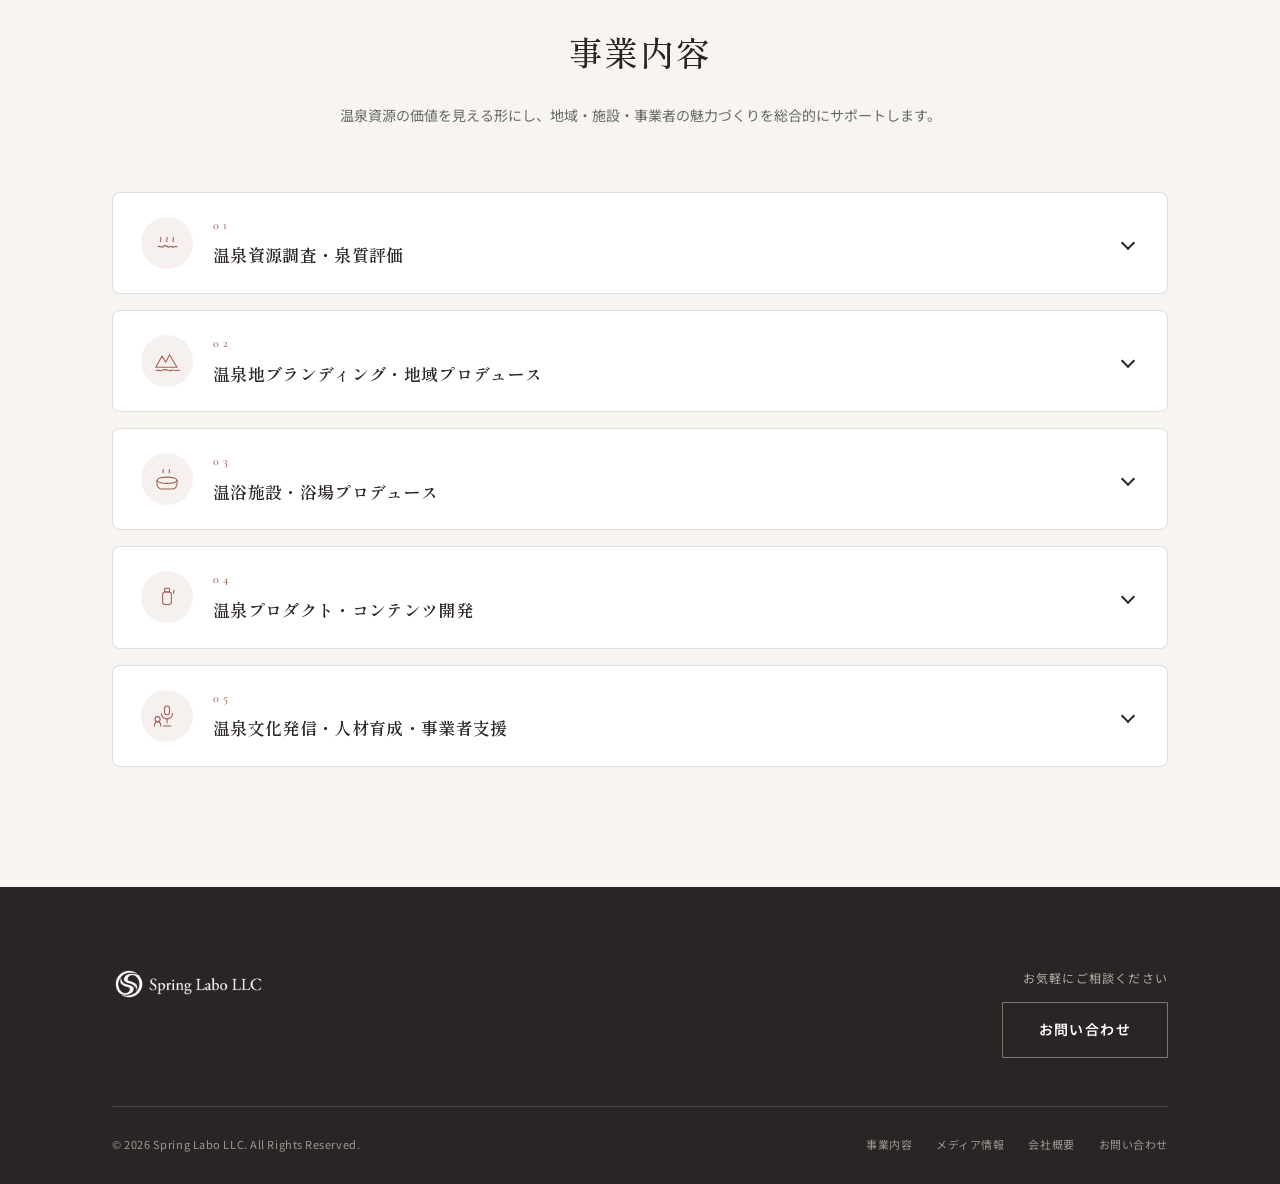
==== commit 8a1841f9: "Replace Yuchelin news image with supplied award artwork" ====
--- a/index.html
+++ b/index.html
@@ -94,7 +94,7 @@
     <div class="home-news-cards">
       <a href="news-yuchelin.html" class="pickup-card home-news-card reveal">
         <span class="pickup-image pickup-image-award">
-          <img src="images/news-yuchelin-awards-2026.png" alt="湯シュランアワード2026" loading="lazy">
+          <img src="images/news-yuchelin-awards-cover-2026.png" alt="湯シュランアワード2026" loading="lazy">
         </span>
         <span class="pickup-meta">
           <time datetime="2026-11-01">2026.11.01</time>
--- a/styles.css
+++ b/styles.css
@@ -2583,7 +2583,7 @@
 
 /* Yuchelin award announcement */
 .pickup-image-award {
-  background: #f4ede2;
+  background: #0b0803;
 }
 
 .pickup-image-award img {
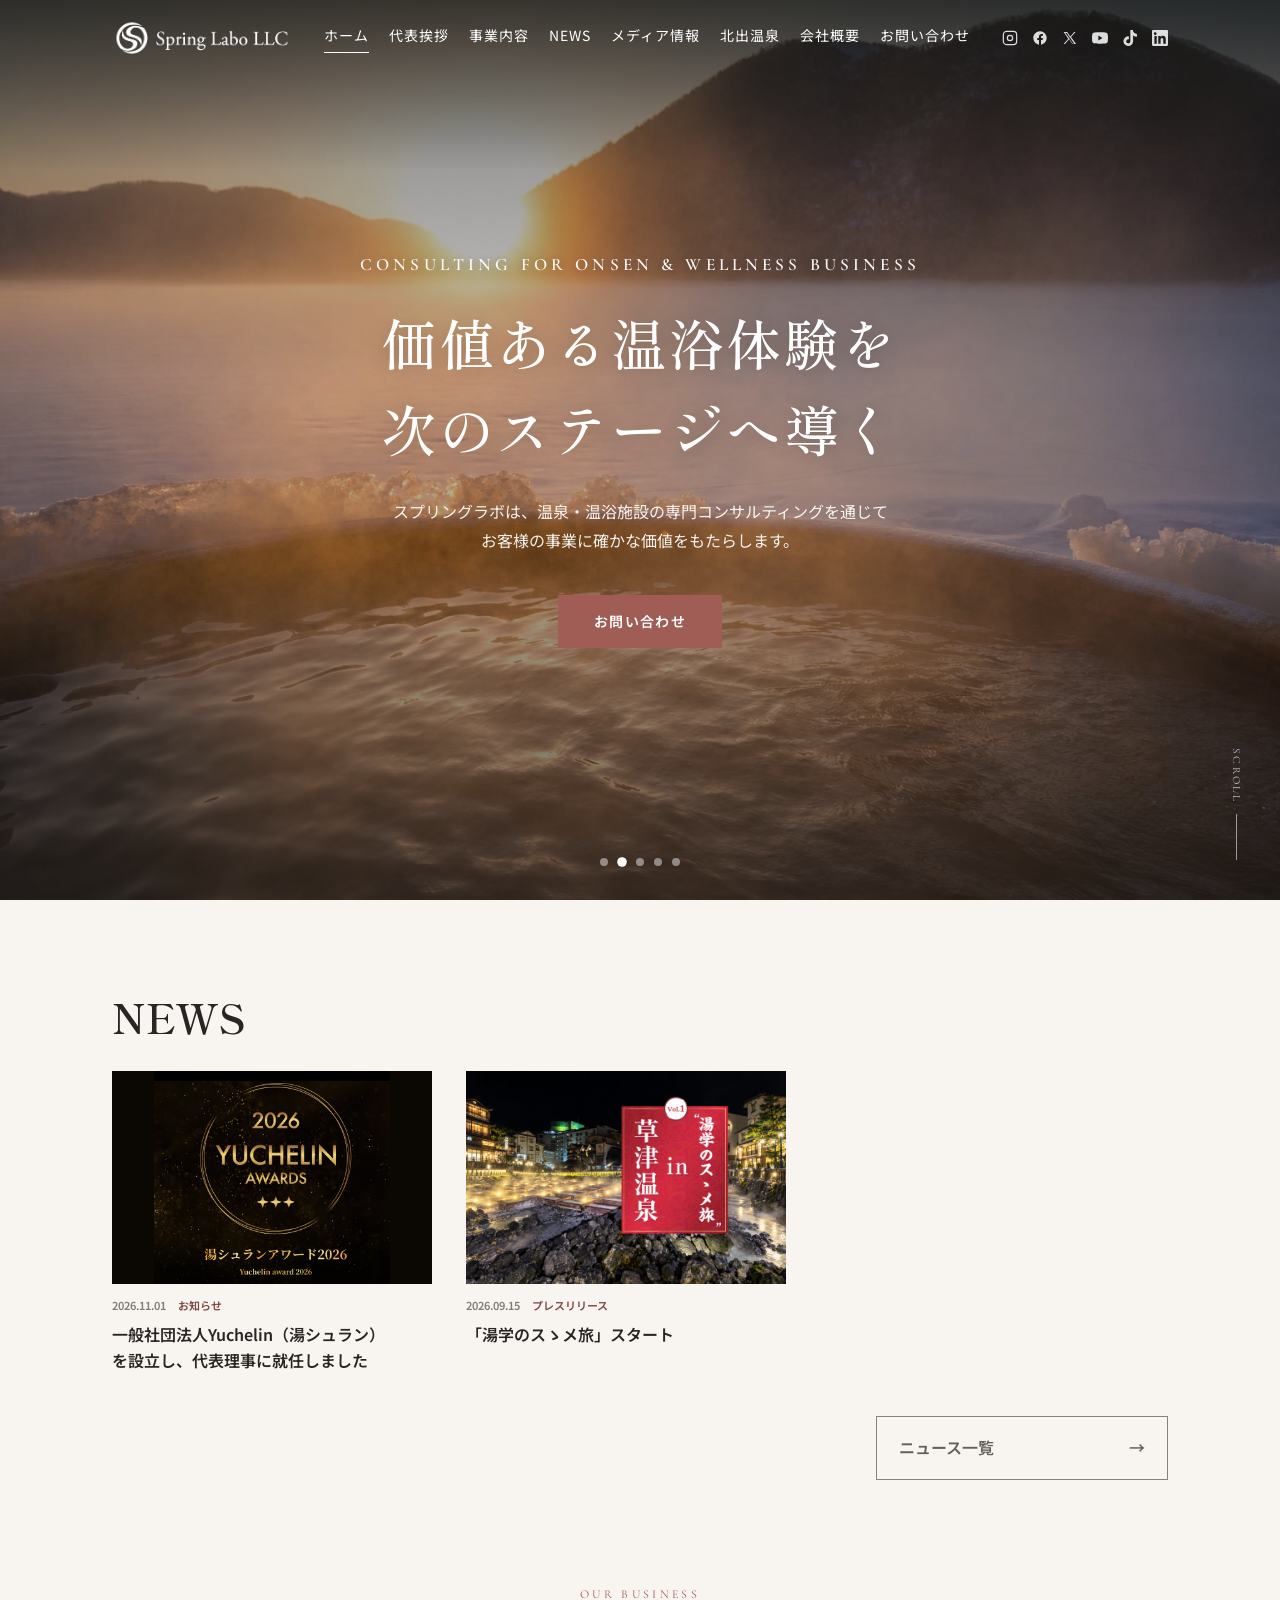
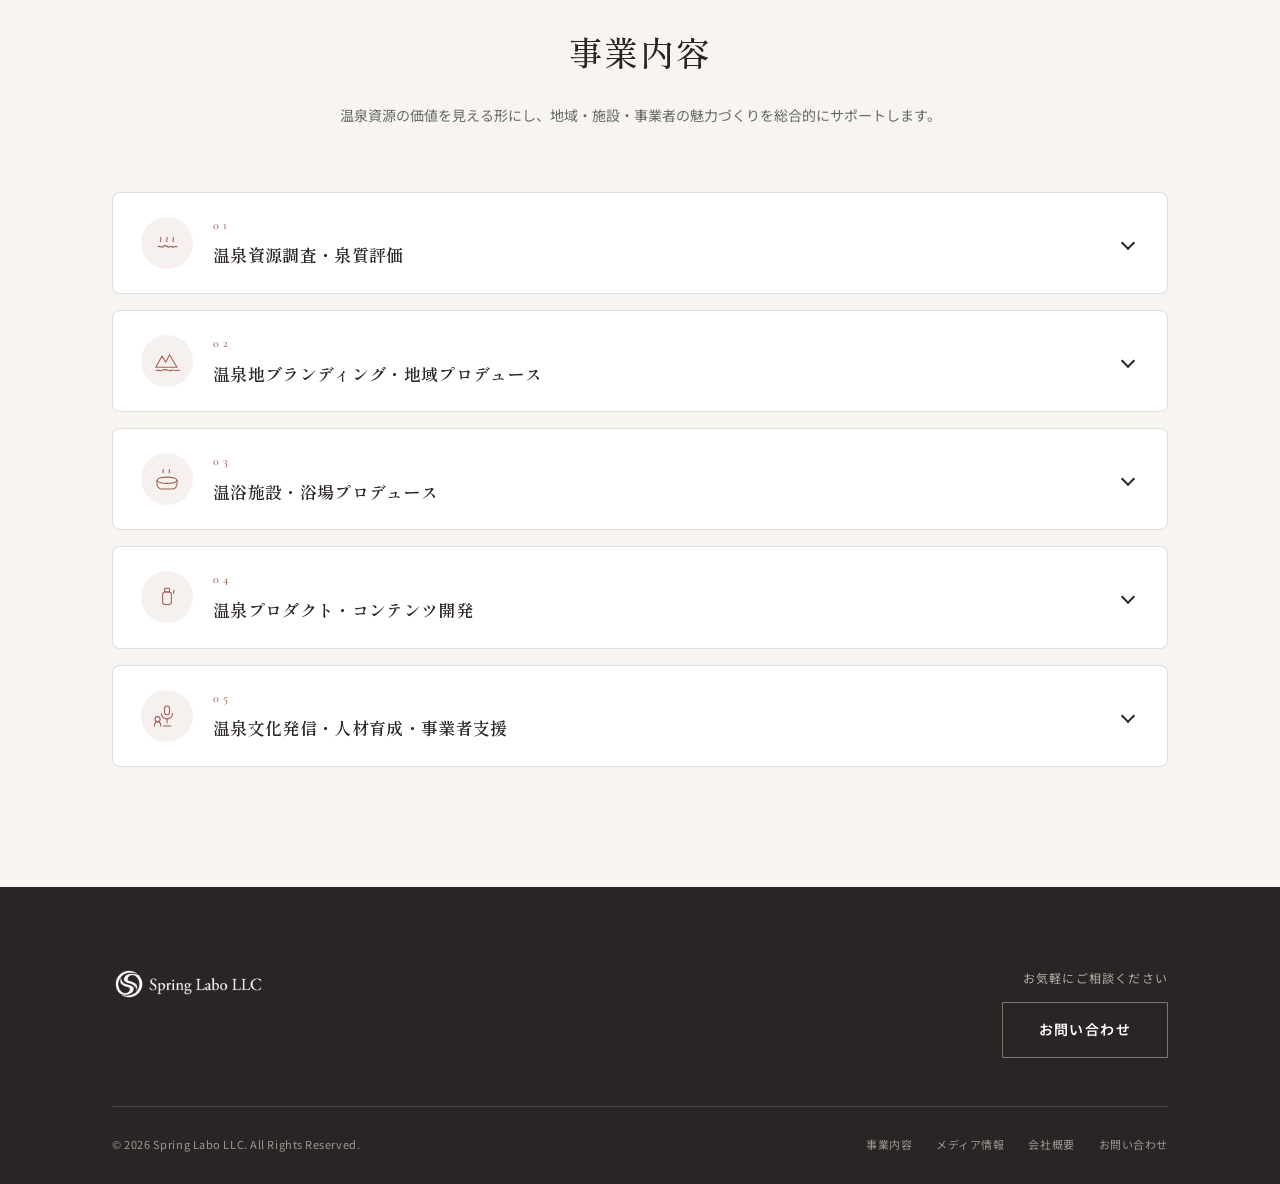
==== commit 61d19939: "Use full Yuchelin corporate name in news headlines" ====
--- a/index.html
+++ b/index.html
@@ -100,7 +100,7 @@
           <time datetime="2026-11-01">2026.11.01</time>
           <span>お知らせ</span>
         </span>
-        <span class="pickup-title">「湯シュラン」を設立し、代表理事に就任しました</span>
+        <span class="pickup-title">一般社団法人Yuchelin（湯シュラン）を設立し、代表理事に就任しました</span>
       </a>
 
       <a href="news-yugaku.html" class="pickup-card home-news-card reveal">
--- a/styles.css
+++ b/styles.css
@@ -2589,3 +2589,24 @@
 .pickup-image-award img {
   object-fit: contain;
 }
+
+.news-related-links {
+  display: grid;
+  gap: 16px;
+  margin-top: 24px;
+  padding: 0;
+  list-style: none;
+}
+
+.news-related-links a {
+  color: var(--ink);
+  font-weight: 600;
+  line-height: 1.8;
+  text-decoration: underline;
+  text-underline-offset: 0.2em;
+}
+
+.news-related-links a:hover,
+.news-related-links a:focus-visible {
+  color: var(--accent-dark);
+}
